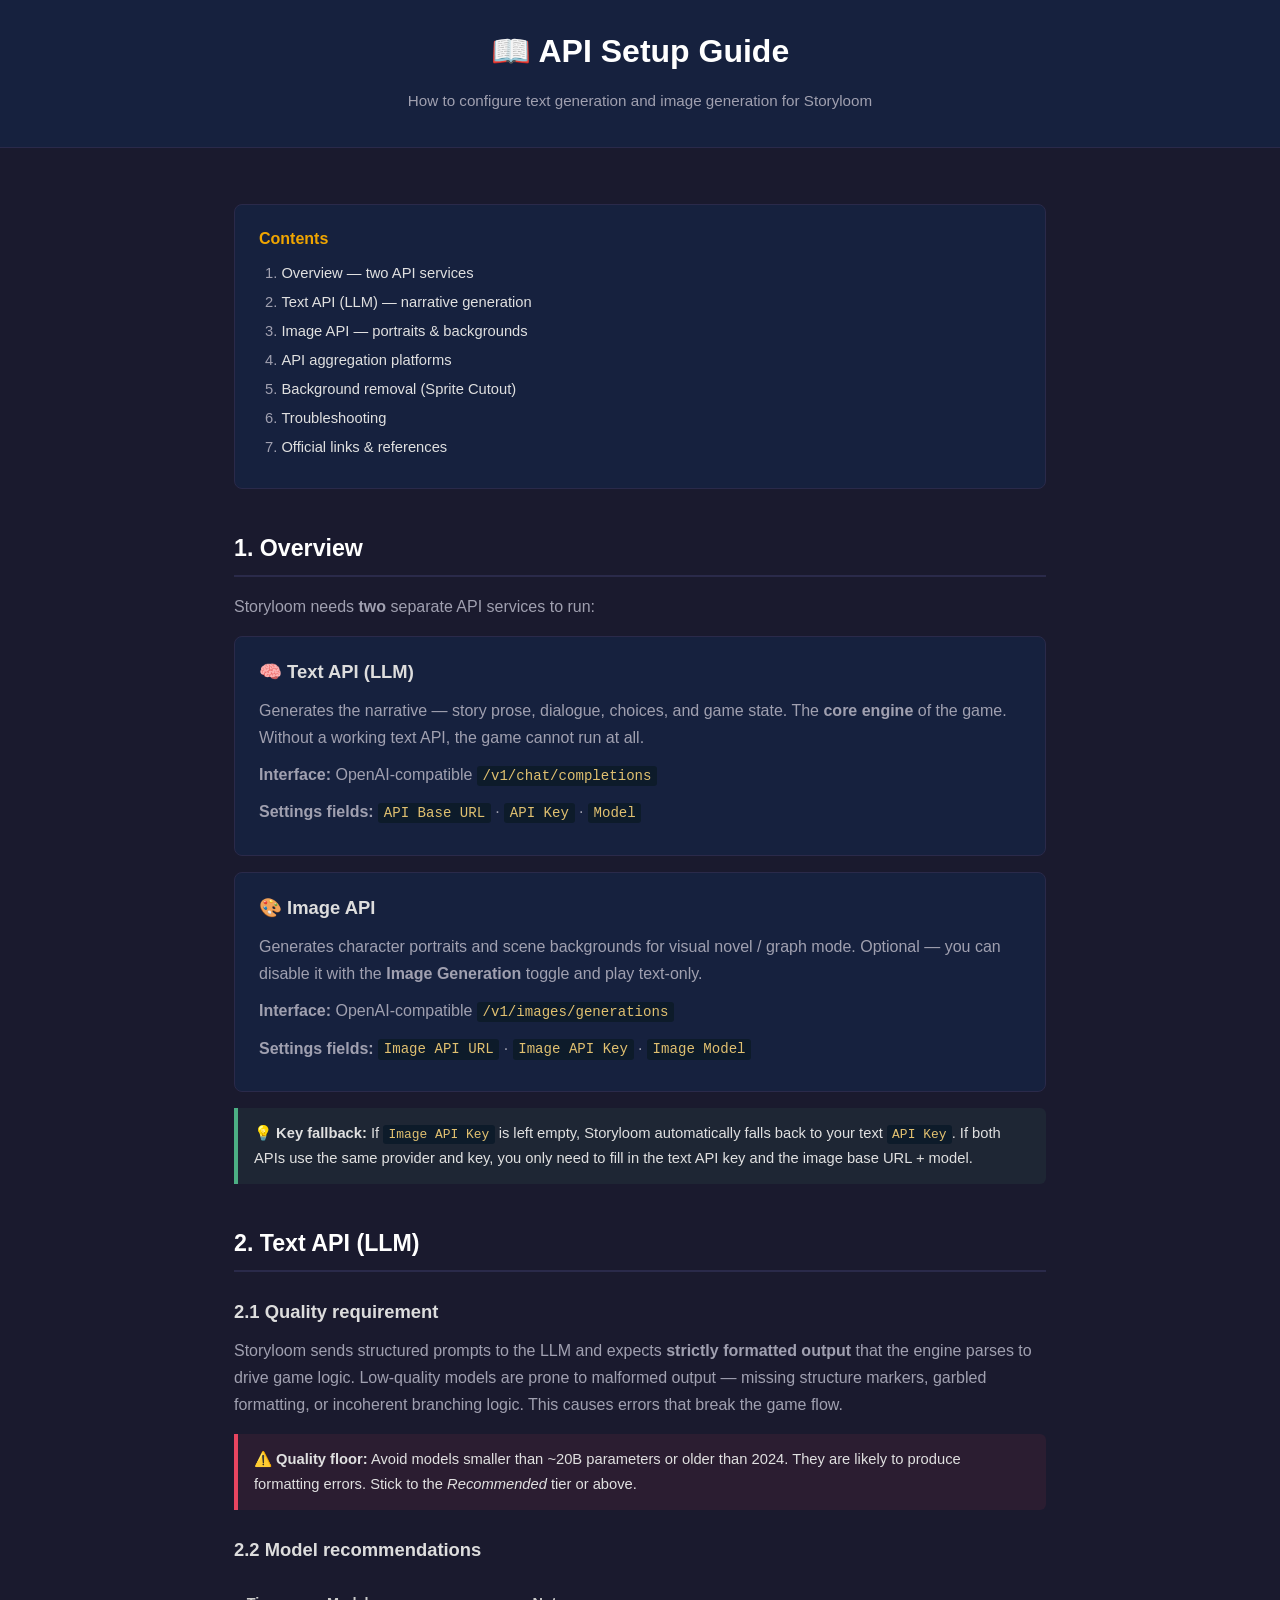
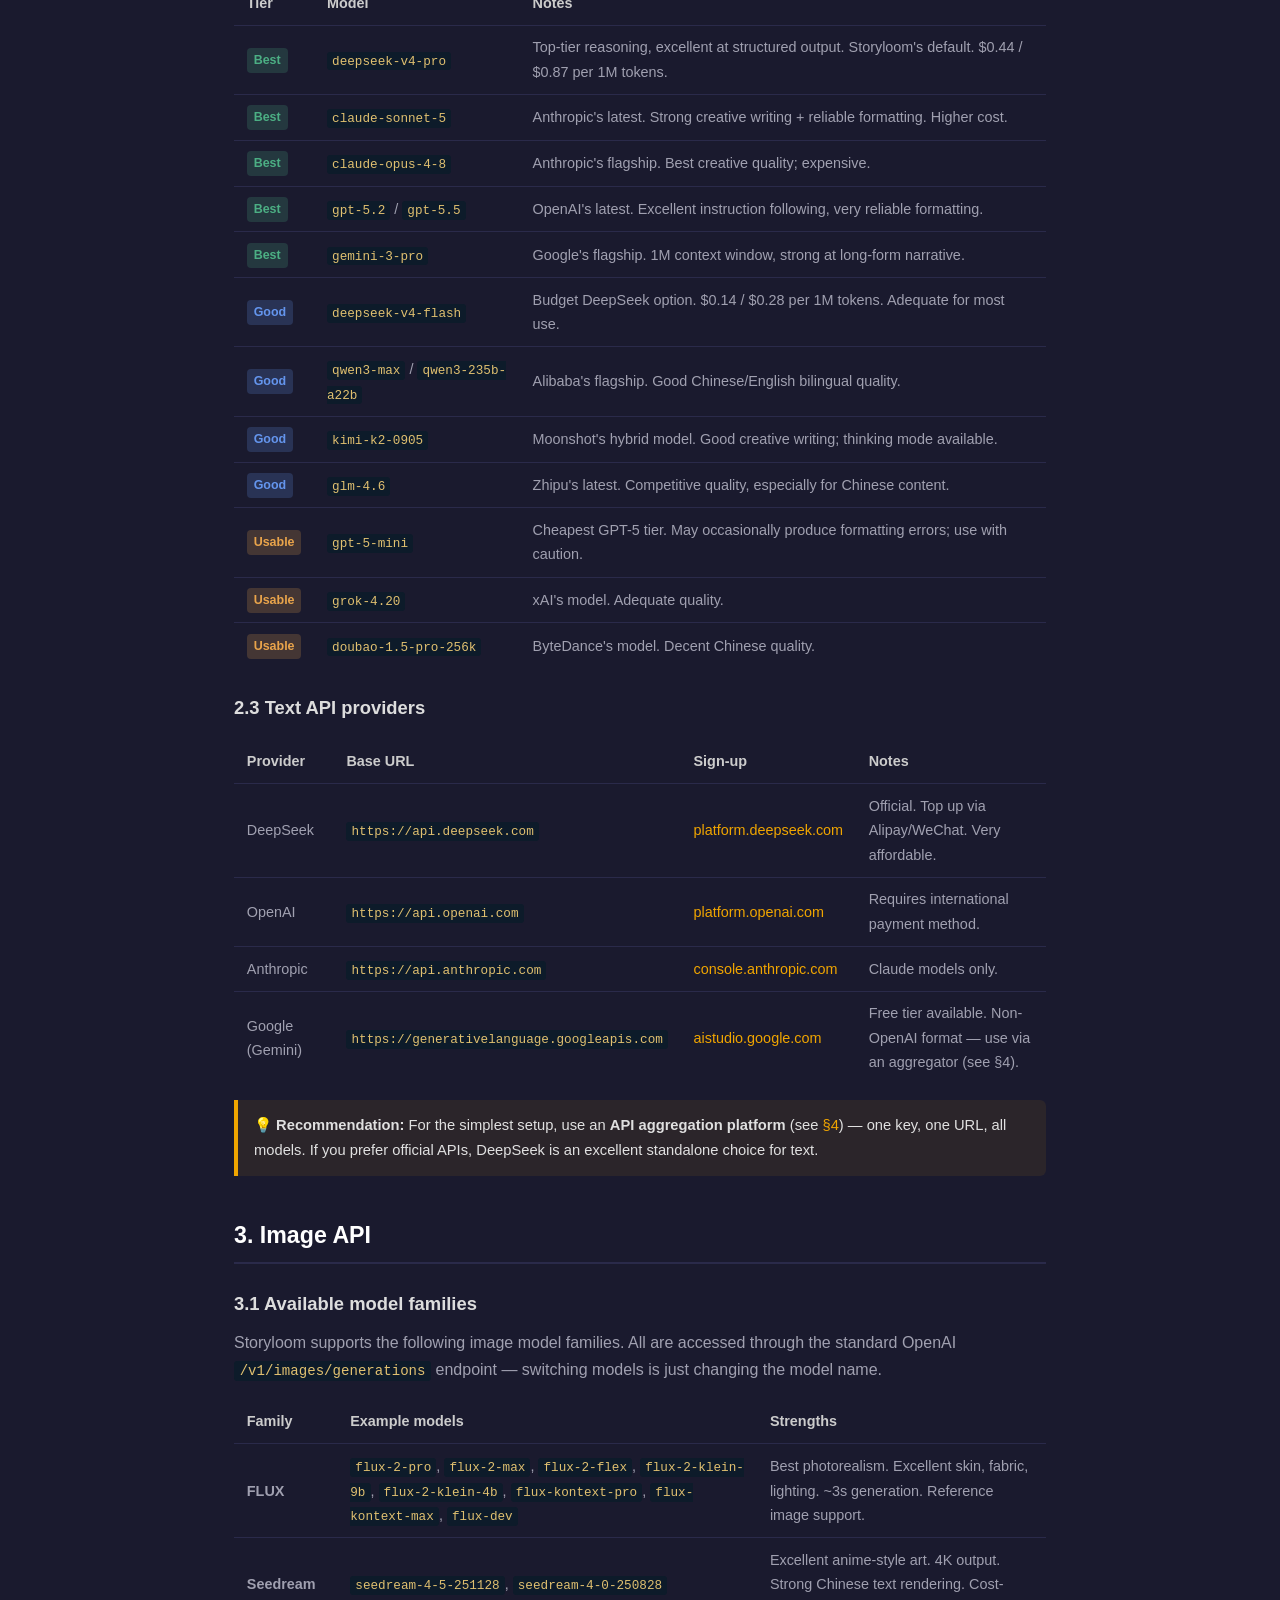
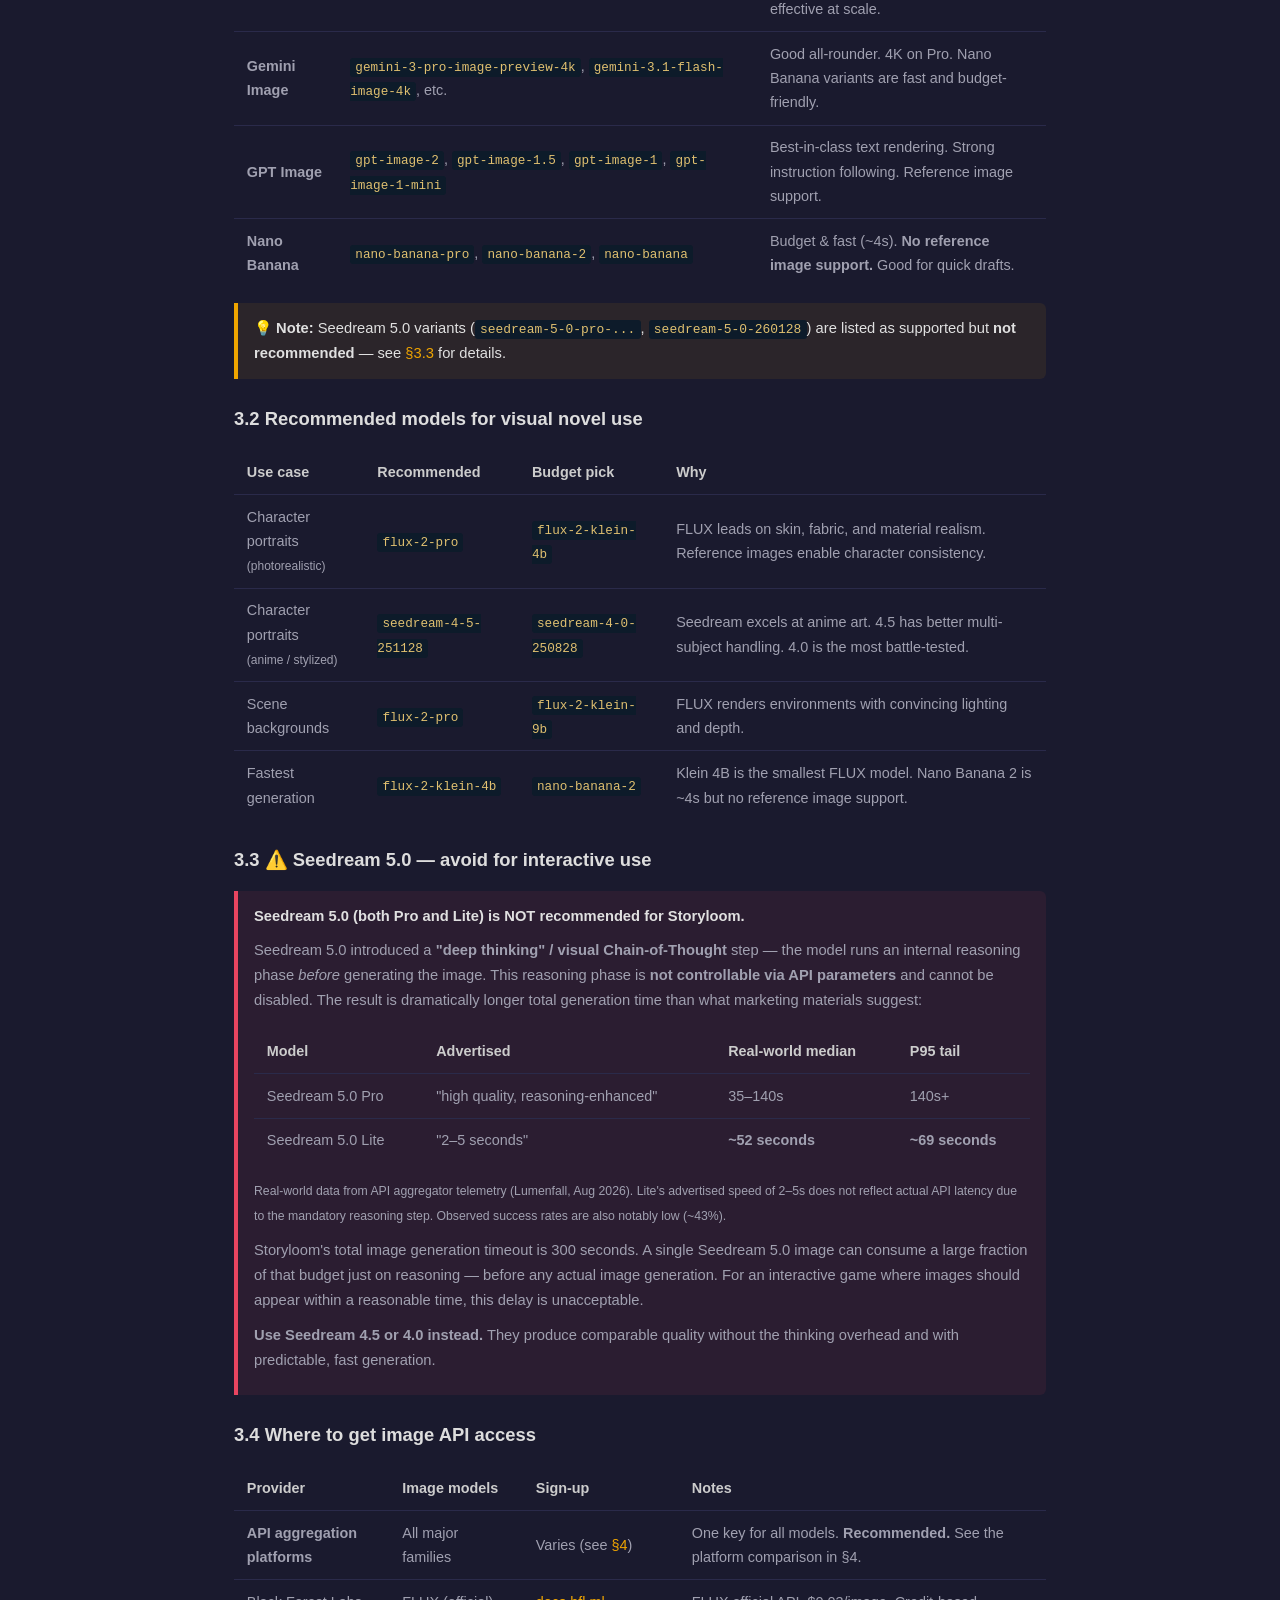
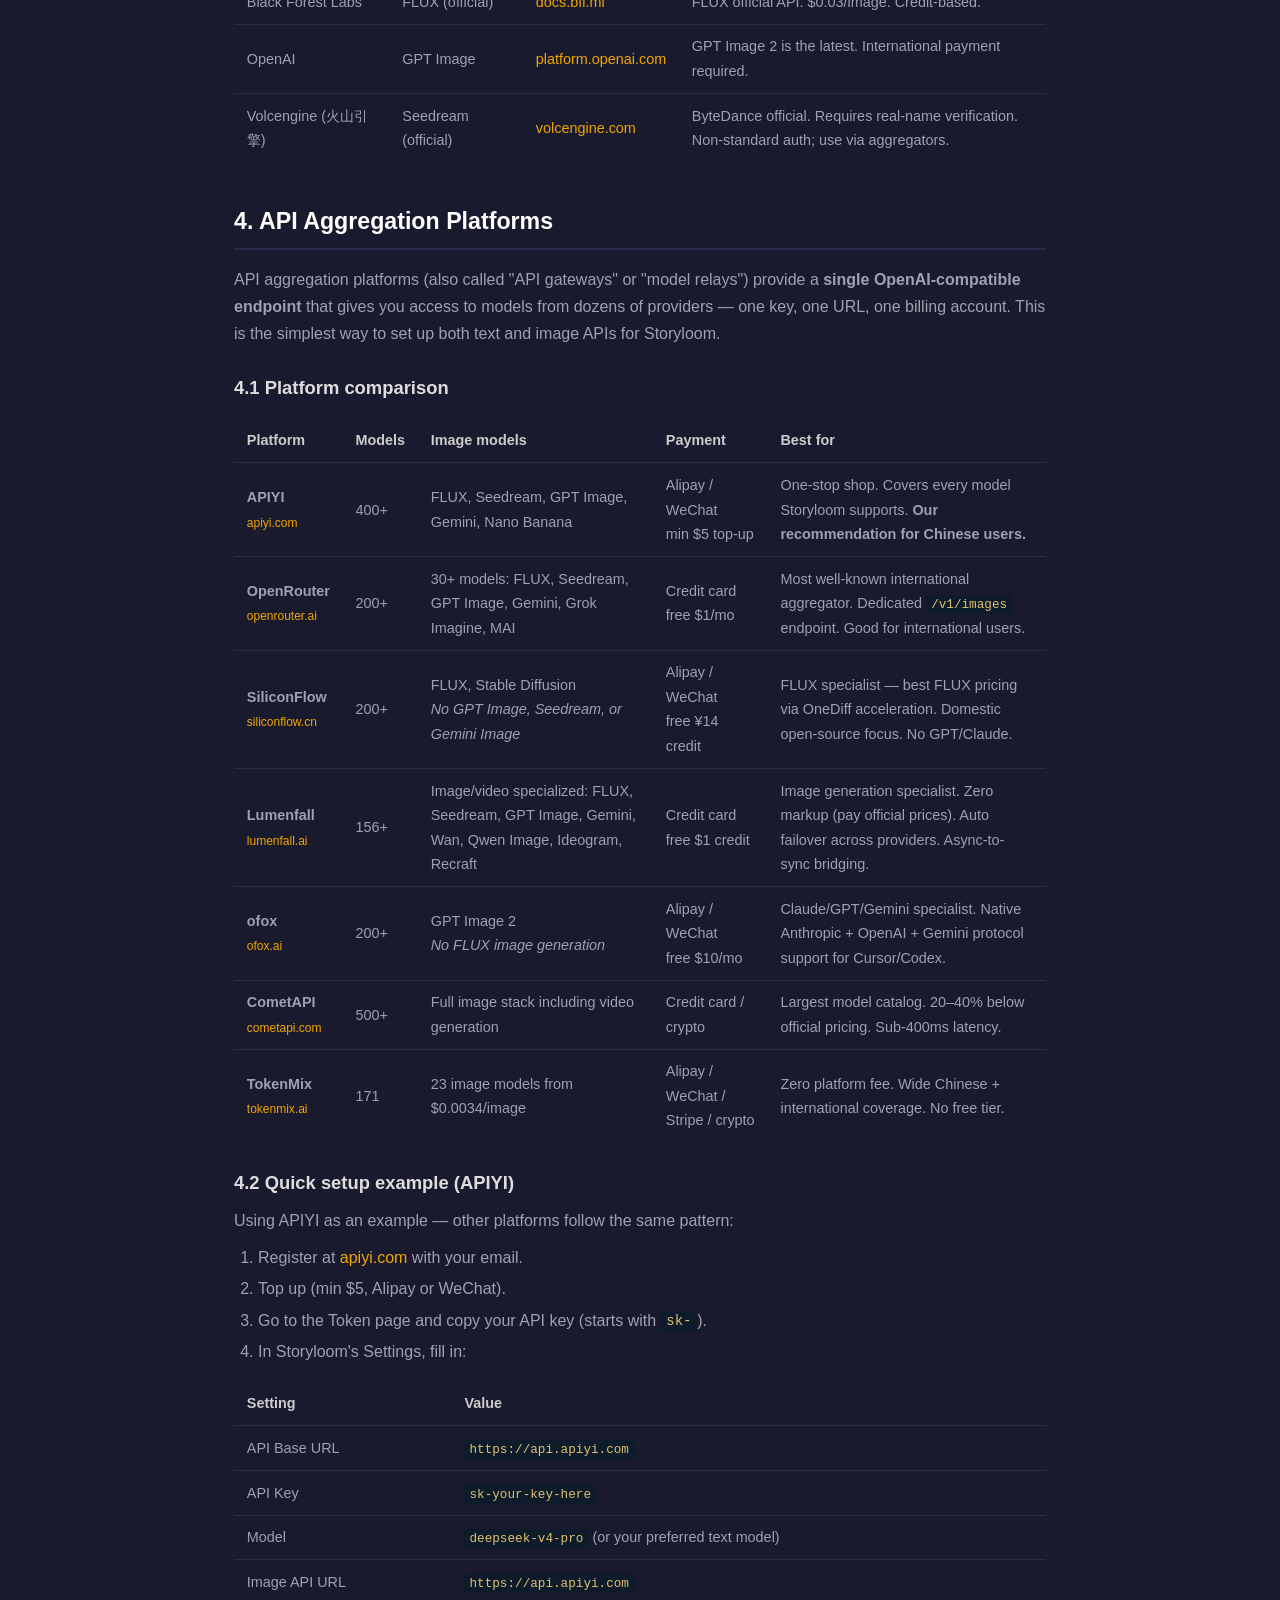
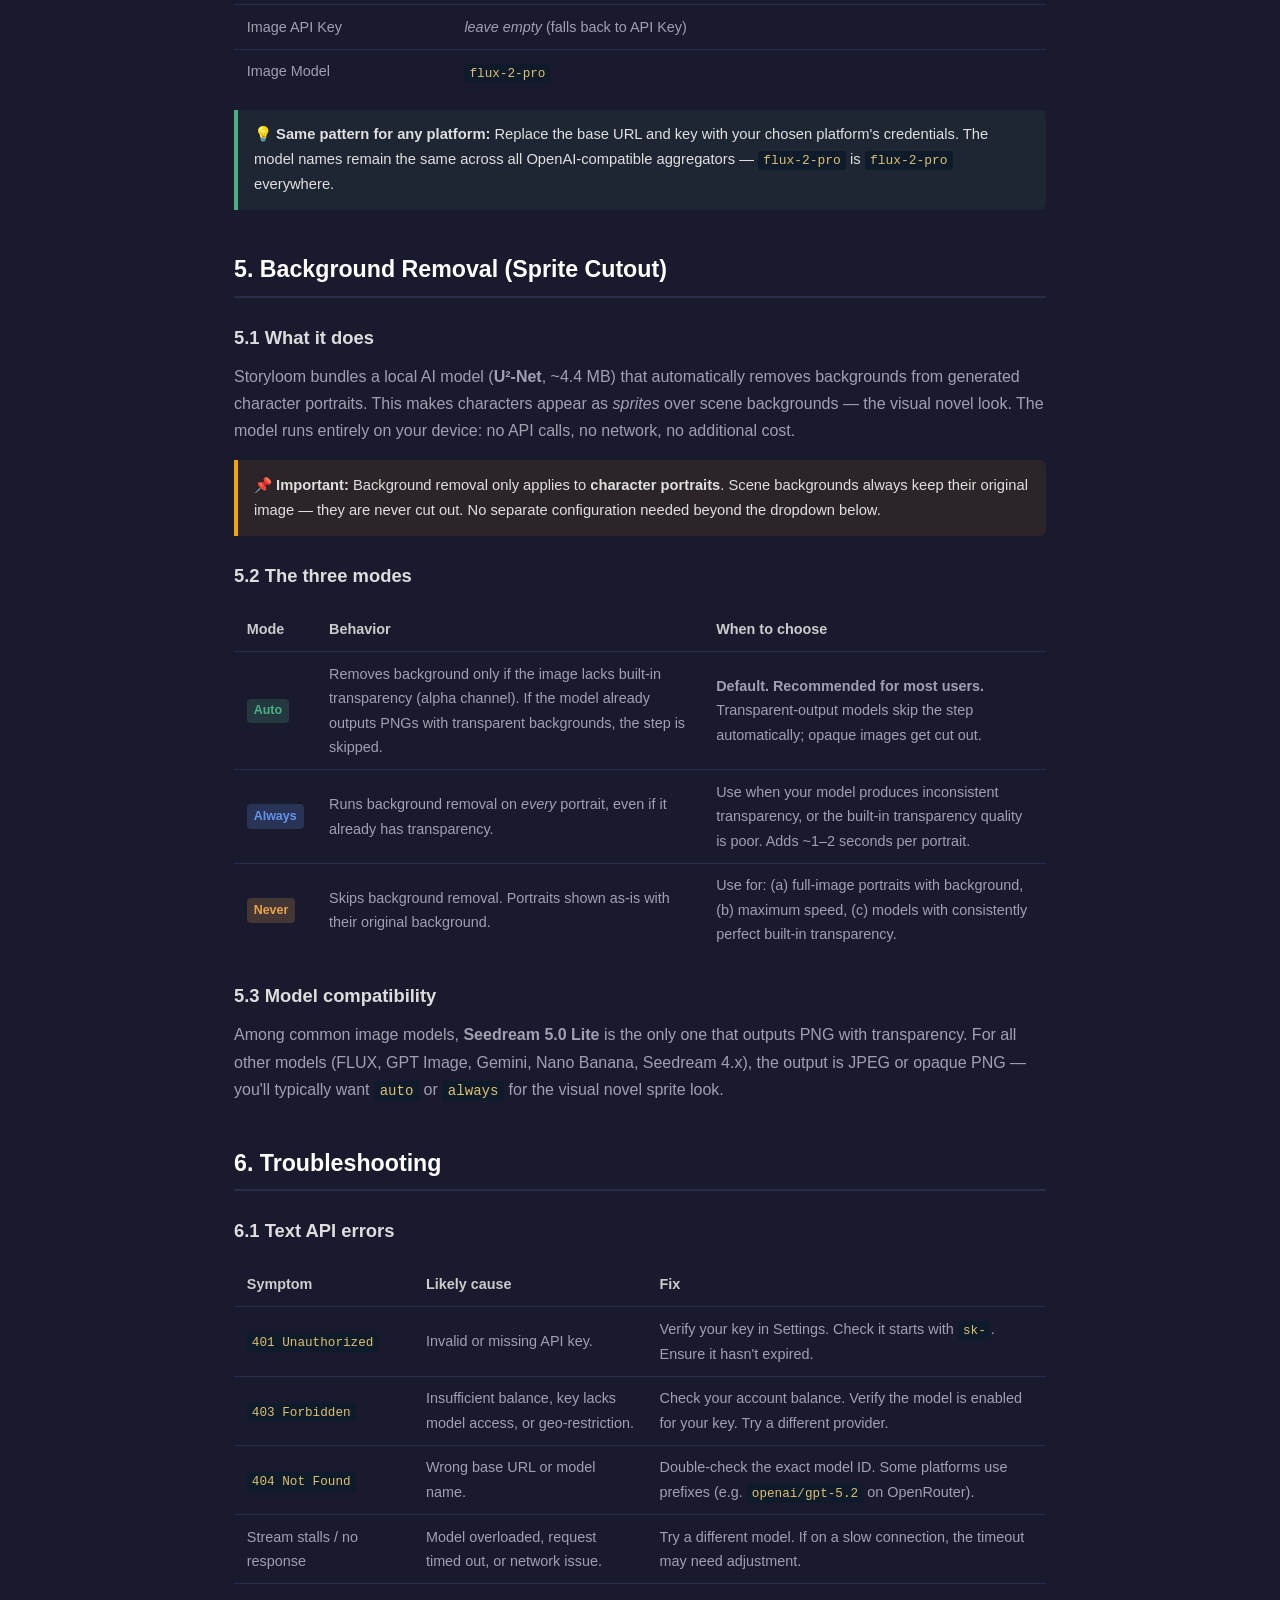
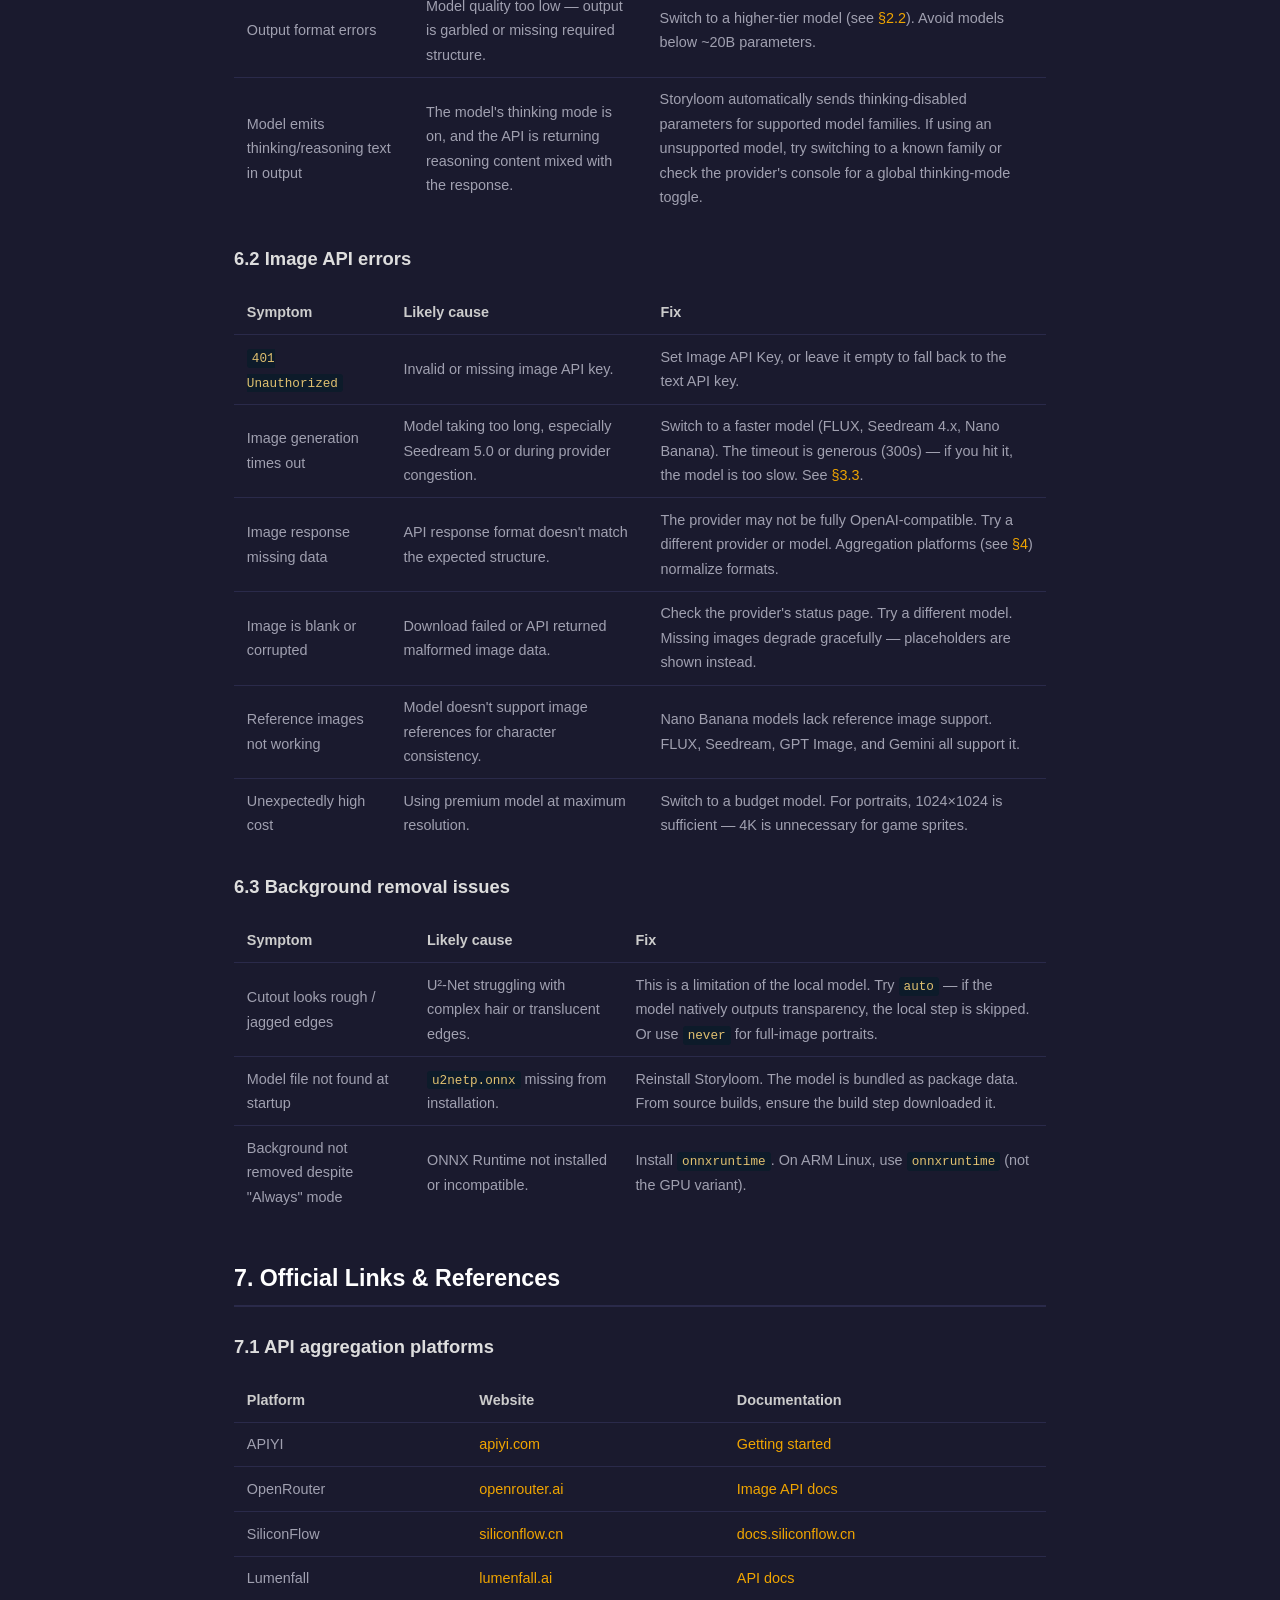
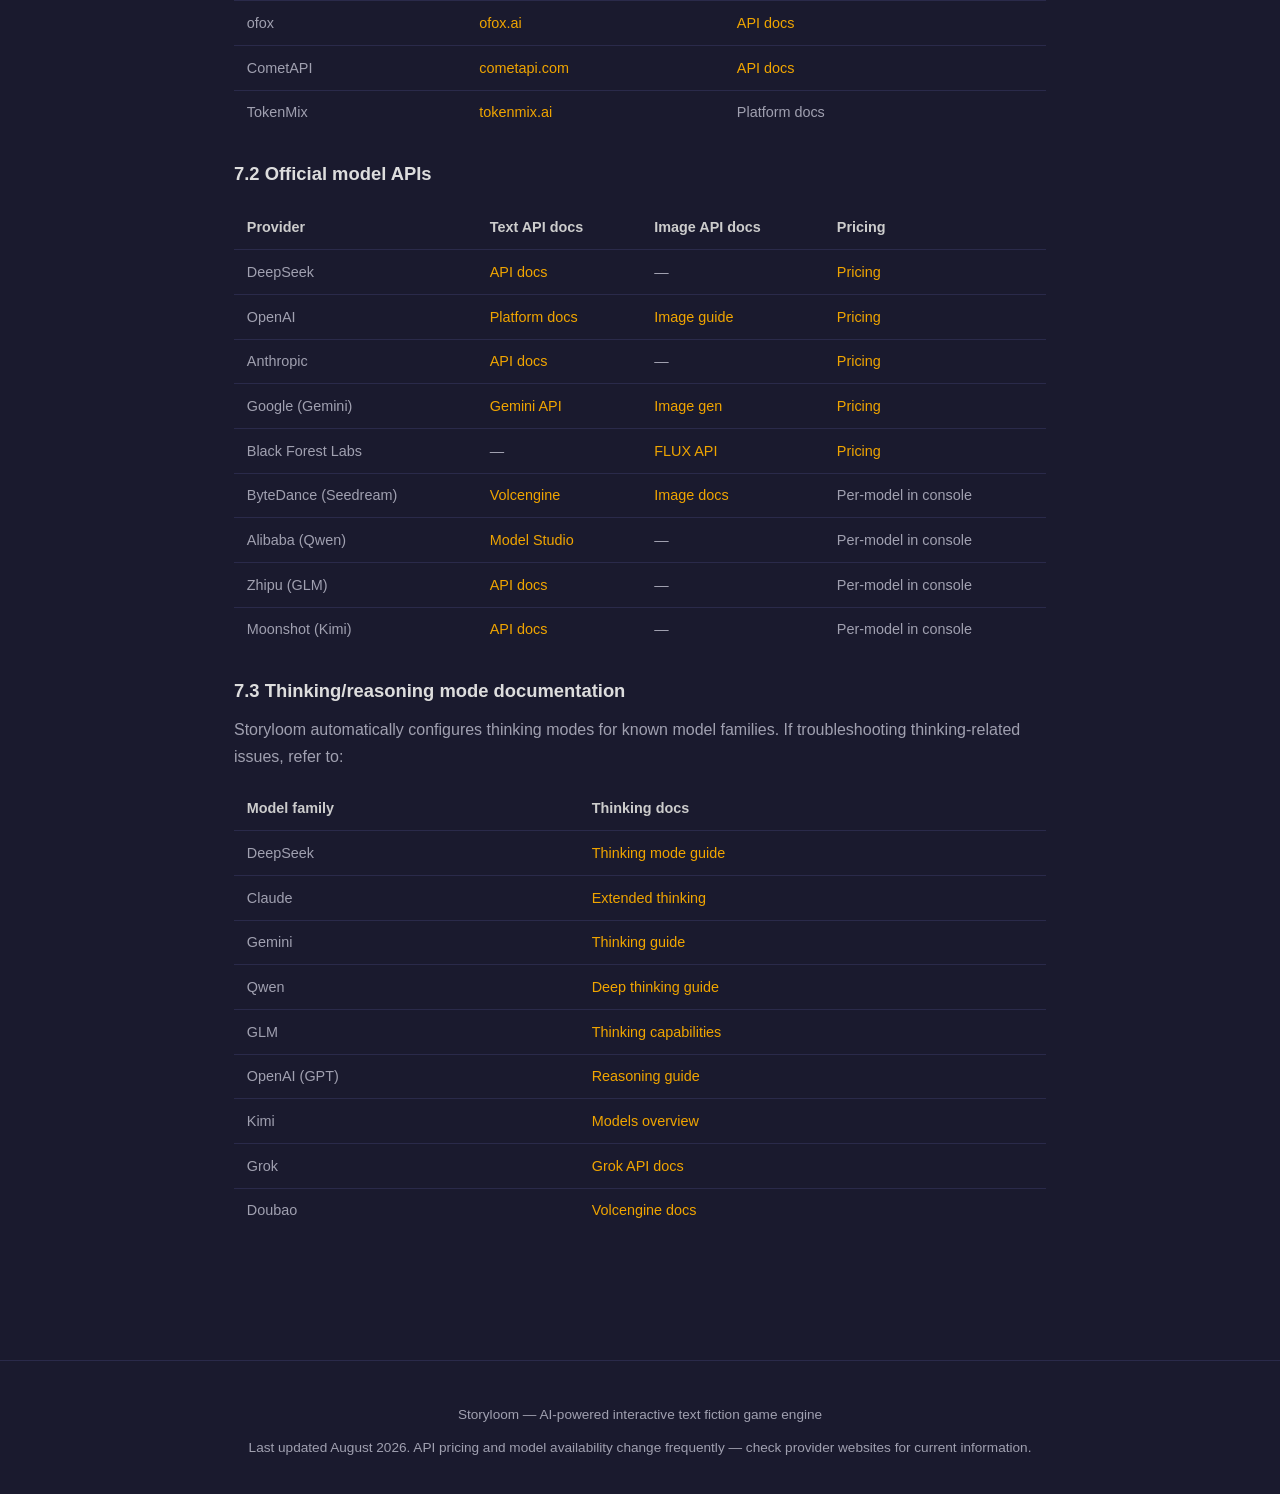
==== src/storyloom/web/static/help.html @ 6c4d3b20 "docs: add API setup guide HTML with /help route - Self-contained help.html covering text API, image " ====
<!DOCTYPE html>
<html lang="en">
<head>
<meta charset="UTF-8">
<meta name="viewport" content="width=device-width, initial-scale=1.0">
<title>API Setup Guide — Storyloom</title>
<style>
  :root {
    --bg: #1a1a2e;
    --surface: #16213e;
    --surface-2: #0f3460;
    --text: #e0e0e0;
    --text-muted: #a0a0b0;
    --accent: #e94560;
    --accent-2: #f0a500;
    --code-bg: #0d1b2a;
    --border: #2a2a4a;
    --good: #4caf84;
    --warn: #e9a44b;
    --bad: #e94560;
  }
  * { box-sizing: border-box; margin: 0; padding: 0; }
  body {
    font-family: -apple-system, BlinkMacSystemFont, "Segoe UI", Roboto, Helvetica, Arial, sans-serif;
    background: var(--bg);
    color: var(--text);
    line-height: 1.7;
    padding: 0;
  }
  .container { max-width: 860px; margin: 0 auto; padding: 2rem 1.5rem 4rem; }

  h1 { font-size: 2rem; color: #fff; margin-bottom: 0.25rem; }
  h2 {
    font-size: 1.45rem; color: #fff; margin: 2.5rem 0 1rem;
    padding-bottom: 0.4rem; border-bottom: 2px solid var(--border);
  }
  h3 { font-size: 1.15rem; color: #ddd; margin: 1.5rem 0 0.6rem; }
  p { margin: 0.6rem 0; color: var(--text-muted); }
  a { color: var(--accent-2); text-decoration: none; }
  a:hover { text-decoration: underline; }
  ul, ol { color: var(--text-muted); padding-left: 1.5rem; margin: 0.5rem 0; }
  li { margin: 0.25rem 0; }

  .header {
    background: var(--surface);
    border-bottom: 1px solid var(--border);
    padding: 1.5rem 2rem;
    text-align: center;
  }
  .header p { color: var(--text-muted); font-size: 0.95rem; }

  /* ── Nav ── */
  nav.toc {
    background: var(--surface);
    border: 1px solid var(--border);
    border-radius: 8px;
    padding: 1.2rem 1.5rem;
    margin: 1.5rem 0 2rem;
  }
  nav.toc h2 { font-size: 1rem; margin: 0 0 0.6rem; border: none; padding: 0; color: var(--accent-2); }
  nav.toc ol { padding-left: 1.4rem; }
  nav.toc li { margin: 0.25rem 0; font-size: 0.92rem; }
  nav.toc a { color: var(--text); }

  /* ── Cards ── */
  .card {
    background: var(--surface);
    border: 1px solid var(--border);
    border-radius: 8px;
    padding: 1.2rem 1.5rem;
    margin: 1rem 0;
  }
  .card h3 { margin-top: 0; }

  /* ── Tables ── */
  table { width: 100%; border-collapse: collapse; margin: 1rem 0; font-size: 0.9rem; }
  th, td { padding: 0.6rem 0.8rem; text-align: left; border-bottom: 1px solid var(--border); }
  th { color: #ccc; font-weight: 600; white-space: nowrap; }
  td { color: var(--text-muted); }
  tr:last-child td { border-bottom: none; }

  /* ── Code ── */
  code {
    font-family: "Fira Code", "Consolas", "Monaco", monospace;
    background: var(--code-bg);
    padding: 0.15em 0.4em;
    border-radius: 3px;
    font-size: 0.88em;
    color: #e0c070;
  }
  pre {
    background: var(--code-bg);
    border: 1px solid var(--border);
    border-radius: 6px;
    padding: 1rem;
    overflow-x: auto;
    font-size: 0.85rem;
    line-height: 1.5;
    margin: 0.8rem 0;
  }
  pre code { background: none; padding: 0; color: #c0d0e0; }

  /* ── Callouts ── */
  .callout {
    border-left: 4px solid var(--accent-2);
    background: rgba(240, 165, 0, 0.08);
    padding: 0.8rem 1rem;
    margin: 1rem 0;
    border-radius: 0 6px 6px 0;
    font-size: 0.92rem;
  }
  .callout.warn {
    border-left-color: var(--bad);
    background: rgba(233, 68, 96, 0.08);
  }
  .callout.good {
    border-left-color: var(--good);
    background: rgba(76, 175, 132, 0.08);
  }
  .callout strong { color: inherit; }

  /* ── Badges ── */
  .badge {
    display: inline-block;
    padding: 0.15em 0.55em;
    border-radius: 4px;
    font-size: 0.78rem;
    font-weight: 600;
    vertical-align: middle;
  }
  .badge-good { background: rgba(76,175,132,0.2); color: var(--good); }
  .badge-warn { background: rgba(233,164,75,0.2); color: var(--warn); }
  .badge-bad  { background: rgba(233,68,96,0.2);  color: var(--bad); }
  .badge-info { background: rgba(100,149,237,0.2); color: #6495ed; }

  /* ── Footer ── */
  footer {
    text-align: center;
    padding: 2rem;
    color: var(--text-muted);
    font-size: 0.85rem;
    border-top: 1px solid var(--border);
    margin-top: 3rem;
  }

  /* ── Responsive ── */
  @media (max-width: 600px) {
    .container { padding: 1rem; }
    table { font-size: 0.78rem; }
    th, td { padding: 0.4rem 0.5rem; }
  }
</style>
</head>
<body>

<div class="header">
  <h1>📖 API Setup Guide</h1>
  <p>How to configure text generation and image generation for Storyloom</p>
</div>

<div class="container">

<!-- ═══════════════════════════════════════════════════════════════════ -->
<nav class="toc">
  <h2>Contents</h2>
  <ol>
    <li><a href="#overview">Overview — two API services</a></li>
    <li><a href="#text-api">Text API (LLM) — narrative generation</a></li>
    <li><a href="#image-api">Image API — portraits &amp; backgrounds</a></li>
    <li><a href="#aggregators">API aggregation platforms</a></li>
    <li><a href="#bg-removal">Background removal (Sprite Cutout)</a></li>
    <li><a href="#troubleshooting">Troubleshooting</a></li>
    <li><a href="#links">Official links &amp; references</a></li>
  </ol>
</nav>

<!-- ═══════════════════════════════════════════════════════════════════ -->
<h2 id="overview">1. Overview</h2>

<p>Storyloom needs <strong>two</strong> separate API services to run:</p>

<div class="card">
  <h3>🧠 Text API (LLM)</h3>
  <p>Generates the narrative — story prose, dialogue, choices, and game state. The <strong>core engine</strong> of the game. Without a working text API, the game cannot run at all.</p>
  <p><strong>Interface:</strong> OpenAI-compatible <code>/v1/chat/completions</code></p>
  <p><strong>Settings fields:</strong> <code>API Base URL</code> · <code>API Key</code> · <code>Model</code></p>
</div>

<div class="card">
  <h3>🎨 Image API</h3>
  <p>Generates character portraits and scene backgrounds for visual novel / graph mode. Optional — you can disable it with the <strong>Image Generation</strong> toggle and play text-only.</p>
  <p><strong>Interface:</strong> OpenAI-compatible <code>/v1/images/generations</code></p>
  <p><strong>Settings fields:</strong> <code>Image API URL</code> · <code>Image API Key</code> · <code>Image Model</code></p>
</div>

<div class="callout good">
  <strong>💡 Key fallback:</strong> If <code>Image API Key</code> is left empty, Storyloom automatically falls back to your text <code>API Key</code>. If both APIs use the same provider and key, you only need to fill in the text API key and the image base URL + model.
</div>

<!-- ═══════════════════════════════════════════════════════════════════ -->
<h2 id="text-api">2. Text API (LLM)</h2>

<h3>2.1 Quality requirement</h3>

<p>Storyloom sends structured prompts to the LLM and expects <strong>strictly formatted output</strong> that the engine parses to drive game logic. Low-quality models are prone to malformed output — missing structure markers, garbled formatting, or incoherent branching logic. This causes errors that break the game flow.</p>

<div class="callout warn">
  <strong>⚠️ Quality floor:</strong> Avoid models smaller than ~20B parameters or older than 2024. They are likely to produce formatting errors. Stick to the <em>Recommended</em> tier or above.
</div>

<h3>2.2 Model recommendations</h3>

<table>
  <thead><tr><th>Tier</th><th>Model</th><th>Notes</th></tr></thead>
  <tbody>
    <tr>
      <td><span class="badge badge-good">Best</span></td>
      <td><code>deepseek-v4-pro</code></td>
      <td>Top-tier reasoning, excellent at structured output. Storyloom's default. $0.44 / $0.87 per 1M tokens.</td>
    </tr>
    <tr>
      <td><span class="badge badge-good">Best</span></td>
      <td><code>claude-sonnet-5</code></td>
      <td>Anthropic's latest. Strong creative writing + reliable formatting. Higher cost.</td>
    </tr>
    <tr>
      <td><span class="badge badge-good">Best</span></td>
      <td><code>claude-opus-4-8</code></td>
      <td>Anthropic's flagship. Best creative quality; expensive.</td>
    </tr>
    <tr>
      <td><span class="badge badge-good">Best</span></td>
      <td><code>gpt-5.2</code> / <code>gpt-5.5</code></td>
      <td>OpenAI's latest. Excellent instruction following, very reliable formatting.</td>
    </tr>
    <tr>
      <td><span class="badge badge-good">Best</span></td>
      <td><code>gemini-3-pro</code></td>
      <td>Google's flagship. 1M context window, strong at long-form narrative.</td>
    </tr>
    <tr>
      <td><span class="badge badge-info">Good</span></td>
      <td><code>deepseek-v4-flash</code></td>
      <td>Budget DeepSeek option. $0.14 / $0.28 per 1M tokens. Adequate for most use.</td>
    </tr>
    <tr>
      <td><span class="badge badge-info">Good</span></td>
      <td><code>qwen3-max</code> / <code>qwen3-235b-a22b</code></td>
      <td>Alibaba's flagship. Good Chinese/English bilingual quality.</td>
    </tr>
    <tr>
      <td><span class="badge badge-info">Good</span></td>
      <td><code>kimi-k2-0905</code></td>
      <td>Moonshot's hybrid model. Good creative writing; thinking mode available.</td>
    </tr>
    <tr>
      <td><span class="badge badge-info">Good</span></td>
      <td><code>glm-4.6</code></td>
      <td>Zhipu's latest. Competitive quality, especially for Chinese content.</td>
    </tr>
    <tr>
      <td><span class="badge badge-warn">Usable</span></td>
      <td><code>gpt-5-mini</code></td>
      <td>Cheapest GPT-5 tier. May occasionally produce formatting errors; use with caution.</td>
    </tr>
    <tr>
      <td><span class="badge badge-warn">Usable</span></td>
      <td><code>grok-4.20</code></td>
      <td>xAI's model. Adequate quality.</td>
    </tr>
    <tr>
      <td><span class="badge badge-warn">Usable</span></td>
      <td><code>doubao-1.5-pro-256k</code></td>
      <td>ByteDance's model. Decent Chinese quality.</td>
    </tr>
  </tbody>
</table>

<h3>2.3 Text API providers</h3>

<table>
  <thead><tr><th>Provider</th><th>Base URL</th><th>Sign-up</th><th>Notes</th></tr></thead>
  <tbody>
    <tr>
      <td>DeepSeek</td>
      <td><code>https://api.deepseek.com</code></td>
      <td><a href="https://platform.deepseek.com" target="_blank">platform.deepseek.com</a></td>
      <td>Official. Top up via Alipay/WeChat. Very affordable.</td>
    </tr>
    <tr>
      <td>OpenAI</td>
      <td><code>https://api.openai.com</code></td>
      <td><a href="https://platform.openai.com" target="_blank">platform.openai.com</a></td>
      <td>Requires international payment method.</td>
    </tr>
    <tr>
      <td>Anthropic</td>
      <td><code>https://api.anthropic.com</code></td>
      <td><a href="https://console.anthropic.com" target="_blank">console.anthropic.com</a></td>
      <td>Claude models only.</td>
    </tr>
    <tr>
      <td>Google (Gemini)</td>
      <td><code>https://generativelanguage.googleapis.com</code></td>
      <td><a href="https://aistudio.google.com" target="_blank">aistudio.google.com</a></td>
      <td>Free tier available. Non-OpenAI format — use via an aggregator (see §4).</td>
    </tr>
  </tbody>
</table>

<div class="callout">
  <strong>💡 Recommendation:</strong> For the simplest setup, use an <strong>API aggregation platform</strong> (see <a href="#aggregators">§4</a>) — one key, one URL, all models. If you prefer official APIs, DeepSeek is an excellent standalone choice for text.
</div>

<!-- ═══════════════════════════════════════════════════════════════════ -->
<h2 id="image-api">3. Image API</h2>

<h3>3.1 Available model families</h3>

<p>Storyloom supports the following image model families. All are accessed through the standard OpenAI <code>/v1/images/generations</code> endpoint — switching models is just changing the model name.</p>

<table>
  <thead><tr><th>Family</th><th>Example models</th><th>Strengths</th></tr></thead>
  <tbody>
    <tr>
      <td><strong>FLUX</strong></td>
      <td><code>flux-2-pro</code>, <code>flux-2-max</code>, <code>flux-2-flex</code>, <code>flux-2-klein-9b</code>, <code>flux-2-klein-4b</code>, <code>flux-kontext-pro</code>, <code>flux-kontext-max</code>, <code>flux-dev</code></td>
      <td>Best photorealism. Excellent skin, fabric, lighting. ~3s generation. Reference image support.</td>
    </tr>
    <tr>
      <td><strong>Seedream</strong></td>
      <td><code>seedream-4-5-251128</code>, <code>seedream-4-0-250828</code></td>
      <td>Excellent anime-style art. 4K output. Strong Chinese text rendering. Cost-effective at scale.</td>
    </tr>
    <tr>
      <td><strong>Gemini Image</strong></td>
      <td><code>gemini-3-pro-image-preview-4k</code>, <code>gemini-3.1-flash-image-4k</code>, etc.</td>
      <td>Good all-rounder. 4K on Pro. Nano Banana variants are fast and budget-friendly.</td>
    </tr>
    <tr>
      <td><strong>GPT Image</strong></td>
      <td><code>gpt-image-2</code>, <code>gpt-image-1.5</code>, <code>gpt-image-1</code>, <code>gpt-image-1-mini</code></td>
      <td>Best-in-class text rendering. Strong instruction following. Reference image support.</td>
    </tr>
    <tr>
      <td><strong>Nano Banana</strong></td>
      <td><code>nano-banana-pro</code>, <code>nano-banana-2</code>, <code>nano-banana</code></td>
      <td>Budget &amp; fast (~4s). <strong>No reference image support.</strong> Good for quick drafts.</td>
    </tr>
  </tbody>
</table>

<div class="callout">
  <strong>💡 Note:</strong> Seedream 5.0 variants (<code>seedream-5-0-pro-...</code>, <code>seedream-5-0-260128</code>) are listed as supported but <strong>not recommended</strong> — see <a href="#seedream-warning">§3.3</a> for details.
</div>

<h3>3.2 Recommended models for visual novel use</h3>

<table>
  <thead><tr><th>Use case</th><th>Recommended</th><th>Budget pick</th><th>Why</th></tr></thead>
  <tbody>
    <tr>
      <td>Character portraits<br><small>(photorealistic)</small></td>
      <td><code>flux-2-pro</code></td>
      <td><code>flux-2-klein-4b</code></td>
      <td>FLUX leads on skin, fabric, and material realism. Reference images enable character consistency.</td>
    </tr>
    <tr>
      <td>Character portraits<br><small>(anime / stylized)</small></td>
      <td><code>seedream-4-5-251128</code></td>
      <td><code>seedream-4-0-250828</code></td>
      <td>Seedream excels at anime art. 4.5 has better multi-subject handling. 4.0 is the most battle-tested.</td>
    </tr>
    <tr>
      <td>Scene backgrounds</td>
      <td><code>flux-2-pro</code></td>
      <td><code>flux-2-klein-9b</code></td>
      <td>FLUX renders environments with convincing lighting and depth.</td>
    </tr>
    <tr>
      <td>Fastest generation</td>
      <td><code>flux-2-klein-4b</code></td>
      <td><code>nano-banana-2</code></td>
      <td>Klein 4B is the smallest FLUX model. Nano Banana 2 is ~4s but no reference image support.</td>
    </tr>
  </tbody>
</table>

<h3 id="seedream-warning">3.3 ⚠️ Seedream 5.0 — avoid for interactive use</h3>

<div class="callout warn">
  <strong>Seedream 5.0 (both Pro and Lite) is NOT recommended for Storyloom.</strong>

  <p>Seedream 5.0 introduced a <strong>"deep thinking" / visual Chain-of-Thought</strong> step — the model runs an internal reasoning phase <em>before</em> generating the image. This reasoning phase is <strong>not controllable via API parameters</strong> and cannot be disabled. The result is dramatically longer total generation time than what marketing materials suggest:</p>

  <table>
    <thead><tr><th>Model</th><th>Advertised</th><th>Real-world median</th><th>P95 tail</th></tr></thead>
    <tbody>
      <tr>
        <td>Seedream 5.0 Pro</td>
        <td>"high quality, reasoning-enhanced"</td>
        <td>35–140s</td>
        <td>140s+</td>
      </tr>
      <tr>
        <td>Seedream 5.0 Lite</td>
        <td>"2–5 seconds"</td>
        <td><strong>~52 seconds</strong></td>
        <td><strong>~69 seconds</strong></td>
      </tr>
    </tbody>
  </table>

  <p><small>Real-world data from API aggregator telemetry (Lumenfall, Aug 2026). Lite's advertised speed of 2–5s does not reflect actual API latency due to the mandatory reasoning step. Observed success rates are also notably low (~43%).</small></p>

  <p>Storyloom's total image generation timeout is 300 seconds. A single Seedream 5.0 image can consume a large fraction of that budget just on reasoning — before any actual image generation. For an interactive game where images should appear within a reasonable time, this delay is unacceptable.</p>

  <p><strong>Use Seedream 4.5 or 4.0 instead.</strong> They produce comparable quality without the thinking overhead and with predictable, fast generation.</p>
</div>

<h3>3.4 Where to get image API access</h3>

<table>
  <thead><tr><th>Provider</th><th>Image models</th><th>Sign-up</th><th>Notes</th></tr></thead>
  <tbody>
    <tr>
      <td><strong>API aggregation platforms</strong></td>
      <td>All major families</td>
      <td>Varies (see <a href="#aggregators">§4</a>)</td>
      <td>One key for all models. <strong>Recommended.</strong> See the platform comparison in §4.</td>
    </tr>
    <tr>
      <td>Black Forest Labs</td>
      <td>FLUX (official)</td>
      <td><a href="https://docs.bfl.ml" target="_blank">docs.bfl.ml</a></td>
      <td>FLUX official API. $0.03/image. Credit-based.</td>
    </tr>
    <tr>
      <td>OpenAI</td>
      <td>GPT Image</td>
      <td><a href="https://platform.openai.com" target="_blank">platform.openai.com</a></td>
      <td>GPT Image 2 is the latest. International payment required.</td>
    </tr>
    <tr>
      <td>Volcengine (火山引擎)</td>
      <td>Seedream (official)</td>
      <td><a href="https://www.volcengine.com" target="_blank">volcengine.com</a></td>
      <td>ByteDance official. Requires real-name verification. Non-standard auth; use via aggregators.</td>
    </tr>
  </tbody>
</table>

<!-- ═══════════════════════════════════════════════════════════════════ -->
<h2 id="aggregators">4. API Aggregation Platforms</h2>

<p>API aggregation platforms (also called "API gateways" or "model relays") provide a <strong>single OpenAI-compatible endpoint</strong> that gives you access to models from dozens of providers — one key, one URL, one billing account. This is the simplest way to set up both text and image APIs for Storyloom.</p>

<h3>4.1 Platform comparison</h3>

<table>
  <thead>
    <tr><th>Platform</th><th>Models</th><th>Image models</th><th>Payment</th><th>Best for</th></tr>
  </thead>
  <tbody>
    <tr>
      <td><strong>APIYI</strong><br><small><a href="https://apiyi.com" target="_blank">apiyi.com</a></small></td>
      <td>400+</td>
      <td>FLUX, Seedream, GPT Image, Gemini, Nano Banana</td>
      <td>Alipay / WeChat<br>min $5 top-up</td>
      <td>One-stop shop. Covers every model Storyloom supports. <strong>Our recommendation for Chinese users.</strong></td>
    </tr>
    <tr>
      <td><strong>OpenRouter</strong><br><small><a href="https://openrouter.ai" target="_blank">openrouter.ai</a></small></td>
      <td>200+</td>
      <td>30+ models: FLUX, Seedream, GPT Image, Gemini, Grok Imagine, MAI</td>
      <td>Credit card<br>free $1/mo</td>
      <td>Most well-known international aggregator. Dedicated <code>/v1/images</code> endpoint. Good for international users.</td>
    </tr>
    <tr>
      <td><strong>SiliconFlow</strong><br><small><a href="https://siliconflow.cn" target="_blank">siliconflow.cn</a></small></td>
      <td>200+</td>
      <td>FLUX, Stable Diffusion<br><em>No GPT Image, Seedream, or Gemini Image</em></td>
      <td>Alipay / WeChat<br>free ¥14 credit</td>
      <td>FLUX specialist — best FLUX pricing via OneDiff acceleration. Domestic open-source focus. No GPT/Claude.</td>
    </tr>
    <tr>
      <td><strong>Lumenfall</strong><br><small><a href="https://lumenfall.ai" target="_blank">lumenfall.ai</a></small></td>
      <td>156+</td>
      <td>Image/video specialized: FLUX, Seedream, GPT Image, Gemini, Wan, Qwen Image, Ideogram, Recraft</td>
      <td>Credit card<br>free $1 credit</td>
      <td>Image generation specialist. Zero markup (pay official prices). Auto failover across providers. Async-to-sync bridging.</td>
    </tr>
    <tr>
      <td><strong>ofox</strong><br><small><a href="https://ofox.ai" target="_blank">ofox.ai</a></small></td>
      <td>200+</td>
      <td>GPT Image 2<br><em>No FLUX image generation</em></td>
      <td>Alipay / WeChat<br>free $10/mo</td>
      <td>Claude/GPT/Gemini specialist. Native Anthropic + OpenAI + Gemini protocol support for Cursor/Codex.</td>
    </tr>
    <tr>
      <td><strong>CometAPI</strong><br><small><a href="https://cometapi.com" target="_blank">cometapi.com</a></small></td>
      <td>500+</td>
      <td>Full image stack including video generation</td>
      <td>Credit card / crypto</td>
      <td>Largest model catalog. 20–40% below official pricing. Sub-400ms latency.</td>
    </tr>
    <tr>
      <td><strong>TokenMix</strong><br><small><a href="https://tokenmix.ai" target="_blank">tokenmix.ai</a></small></td>
      <td>171</td>
      <td>23 image models from $0.0034/image</td>
      <td>Alipay / WeChat / Stripe / crypto</td>
      <td>Zero platform fee. Wide Chinese + international coverage. No free tier.</td>
    </tr>
  </tbody>
</table>

<h3>4.2 Quick setup example (APIYI)</h3>

<p>Using APIYI as an example — other platforms follow the same pattern:</p>

<ol>
  <li>Register at <a href="https://apiyi.com" target="_blank">apiyi.com</a> with your email.</li>
  <li>Top up (min $5, Alipay or WeChat).</li>
  <li>Go to the Token page and copy your API key (starts with <code>sk-</code>).</li>
  <li>In Storyloom's Settings, fill in:</li>
</ol>

<table>
  <thead><tr><th>Setting</th><th>Value</th></tr></thead>
  <tbody>
    <tr><td>API Base URL</td><td><code>https://api.apiyi.com</code></td></tr>
    <tr><td>API Key</td><td><code>sk-your-key-here</code></td></tr>
    <tr><td>Model</td><td><code>deepseek-v4-pro</code> (or your preferred text model)</td></tr>
    <tr><td>Image API URL</td><td><code>https://api.apiyi.com</code></td></tr>
    <tr><td>Image API Key</td><td><em>leave empty</em> (falls back to API Key)</td></tr>
    <tr><td>Image Model</td><td><code>flux-2-pro</code></td></tr>
  </tbody>
</table>

<div class="callout good">
  <strong>💡 Same pattern for any platform:</strong> Replace the base URL and key with your chosen platform's credentials. The model names remain the same across all OpenAI-compatible aggregators — <code>flux-2-pro</code> is <code>flux-2-pro</code> everywhere.
</div>

<!-- ═══════════════════════════════════════════════════════════════════ -->
<h2 id="bg-removal">5. Background Removal (Sprite Cutout)</h2>

<h3>5.1 What it does</h3>

<p>Storyloom bundles a local AI model (<strong>U²-Net</strong>, ~4.4 MB) that automatically removes backgrounds from generated character portraits. This makes characters appear as <em>sprites</em> over scene backgrounds — the visual novel look. The model runs entirely on your device: no API calls, no network, no additional cost.</p>

<div class="callout">
  <strong>📌 Important:</strong> Background removal only applies to <strong>character portraits</strong>. Scene backgrounds always keep their original image — they are never cut out. No separate configuration needed beyond the dropdown below.
</div>

<h3>5.2 The three modes</h3>

<table>
  <thead><tr><th>Mode</th><th>Behavior</th><th>When to choose</th></tr></thead>
  <tbody>
    <tr>
      <td><span class="badge badge-good">Auto</span></td>
      <td>Removes background only if the image lacks built-in transparency (alpha channel). If the model already outputs PNGs with transparent backgrounds, the step is skipped.</td>
      <td><strong>Default. Recommended for most users.</strong> Transparent-output models skip the step automatically; opaque images get cut out.</td>
    </tr>
    <tr>
      <td><span class="badge badge-info">Always</span></td>
      <td>Runs background removal on <em>every</em> portrait, even if it already has transparency.</td>
      <td>Use when your model produces inconsistent transparency, or the built-in transparency quality is poor. Adds ~1–2 seconds per portrait.</td>
    </tr>
    <tr>
      <td><span class="badge badge-warn">Never</span></td>
      <td>Skips background removal. Portraits shown as-is with their original background.</td>
      <td>Use for: (a) full-image portraits with background, (b) maximum speed, (c) models with consistently perfect built-in transparency.</td>
    </tr>
  </tbody>
</table>

<h3>5.3 Model compatibility</h3>

<p>Among common image models, <strong>Seedream 5.0 Lite</strong> is the only one that outputs PNG with transparency. For all other models (FLUX, GPT Image, Gemini, Nano Banana, Seedream 4.x), the output is JPEG or opaque PNG — you'll typically want <code>auto</code> or <code>always</code> for the visual novel sprite look.</p>

<!-- ═══════════════════════════════════════════════════════════════════ -->
<h2 id="troubleshooting">6. Troubleshooting</h2>

<h3>6.1 Text API errors</h3>

<table>
  <thead><tr><th>Symptom</th><th>Likely cause</th><th>Fix</th></tr></thead>
  <tbody>
    <tr>
      <td><code>401 Unauthorized</code></td>
      <td>Invalid or missing API key.</td>
      <td>Verify your key in Settings. Check it starts with <code>sk-</code>. Ensure it hasn't expired.</td>
    </tr>
    <tr>
      <td><code>403 Forbidden</code></td>
      <td>Insufficient balance, key lacks model access, or geo-restriction.</td>
      <td>Check your account balance. Verify the model is enabled for your key. Try a different provider.</td>
    </tr>
    <tr>
      <td><code>404 Not Found</code></td>
      <td>Wrong base URL or model name.</td>
      <td>Double-check the exact model ID. Some platforms use prefixes (e.g. <code>openai/gpt-5.2</code> on OpenRouter).</td>
    </tr>
    <tr>
      <td>Stream stalls / no response</td>
      <td>Model overloaded, request timed out, or network issue.</td>
      <td>Try a different model. If on a slow connection, the timeout may need adjustment.</td>
    </tr>
    <tr>
      <td>Output format errors</td>
      <td>Model quality too low — output is garbled or missing required structure.</td>
      <td>Switch to a higher-tier model (see <a href="#text-api">§2.2</a>). Avoid models below ~20B parameters.</td>
    </tr>
    <tr>
      <td>Model emits thinking/reasoning text in output</td>
      <td>The model's thinking mode is on, and the API is returning reasoning content mixed with the response.</td>
      <td>Storyloom automatically sends thinking-disabled parameters for supported model families. If using an unsupported model, try switching to a known family or check the provider's console for a global thinking-mode toggle.</td>
    </tr>
  </tbody>
</table>

<h3>6.2 Image API errors</h3>

<table>
  <thead><tr><th>Symptom</th><th>Likely cause</th><th>Fix</th></tr></thead>
  <tbody>
    <tr>
      <td><code>401 Unauthorized</code></td>
      <td>Invalid or missing image API key.</td>
      <td>Set Image API Key, or leave it empty to fall back to the text API key.</td>
    </tr>
    <tr>
      <td>Image generation times out</td>
      <td>Model taking too long, especially Seedream 5.0 or during provider congestion.</td>
      <td>Switch to a faster model (FLUX, Seedream 4.x, Nano Banana). The timeout is generous (300s) — if you hit it, the model is too slow. See <a href="#seedream-warning">§3.3</a>.</td>
    </tr>
    <tr>
      <td>Image response missing data</td>
      <td>API response format doesn't match the expected structure.</td>
      <td>The provider may not be fully OpenAI-compatible. Try a different provider or model. Aggregation platforms (see <a href="#aggregators">§4</a>) normalize formats.</td>
    </tr>
    <tr>
      <td>Image is blank or corrupted</td>
      <td>Download failed or API returned malformed image data.</td>
      <td>Check the provider's status page. Try a different model. Missing images degrade gracefully — placeholders are shown instead.</td>
    </tr>
    <tr>
      <td>Reference images not working</td>
      <td>Model doesn't support image references for character consistency.</td>
      <td>Nano Banana models lack reference image support. FLUX, Seedream, GPT Image, and Gemini all support it.</td>
    </tr>
    <tr>
      <td>Unexpectedly high cost</td>
      <td>Using premium model at maximum resolution.</td>
      <td>Switch to a budget model. For portraits, 1024×1024 is sufficient — 4K is unnecessary for game sprites.</td>
    </tr>
  </tbody>
</table>

<h3>6.3 Background removal issues</h3>

<table>
  <thead><tr><th>Symptom</th><th>Likely cause</th><th>Fix</th></tr></thead>
  <tbody>
    <tr>
      <td>Cutout looks rough / jagged edges</td>
      <td>U²-Net struggling with complex hair or translucent edges.</td>
      <td>This is a limitation of the local model. Try <code>auto</code> — if the model natively outputs transparency, the local step is skipped. Or use <code>never</code> for full-image portraits.</td>
    </tr>
    <tr>
      <td>Model file not found at startup</td>
      <td><code>u2netp.onnx</code> missing from installation.</td>
      <td>Reinstall Storyloom. The model is bundled as package data. From source builds, ensure the build step downloaded it.</td>
    </tr>
    <tr>
      <td>Background not removed despite "Always" mode</td>
      <td>ONNX Runtime not installed or incompatible.</td>
      <td>Install <code>onnxruntime</code>. On ARM Linux, use <code>onnxruntime</code> (not the GPU variant).</td>
    </tr>
  </tbody>
</table>

<!-- ═══════════════════════════════════════════════════════════════════ -->
<h2 id="links">7. Official Links &amp; References</h2>

<h3>7.1 API aggregation platforms</h3>

<table>
  <thead><tr><th>Platform</th><th>Website</th><th>Documentation</th></tr></thead>
  <tbody>
    <tr><td>APIYI</td><td><a href="https://apiyi.com" target="_blank">apiyi.com</a></td><td><a href="https://docs.apiyi.com/en/getting-started" target="_blank">Getting started</a></td></tr>
    <tr><td>OpenRouter</td><td><a href="https://openrouter.ai" target="_blank">openrouter.ai</a></td><td><a href="https://openrouter.ai/docs/guides/overview/multimodal/image-generation" target="_blank">Image API docs</a></td></tr>
    <tr><td>SiliconFlow</td><td><a href="https://siliconflow.cn" target="_blank">siliconflow.cn</a></td><td><a href="https://docs.siliconflow.cn" target="_blank">docs.siliconflow.cn</a></td></tr>
    <tr><td>Lumenfall</td><td><a href="https://lumenfall.ai" target="_blank">lumenfall.ai</a></td><td><a href="https://lumenfall.ai/docs" target="_blank">API docs</a></td></tr>
    <tr><td>ofox</td><td><a href="https://ofox.ai" target="_blank">ofox.ai</a></td><td><a href="https://ofox.ai/docs" target="_blank">API docs</a></td></tr>
    <tr><td>CometAPI</td><td><a href="https://cometapi.com" target="_blank">cometapi.com</a></td><td><a href="https://docs.cometapi.com" target="_blank">API docs</a></td></tr>
    <tr><td>TokenMix</td><td><a href="https://tokenmix.ai" target="_blank">tokenmix.ai</a></td><td>Platform docs</td></tr>
  </tbody>
</table>

<h3>7.2 Official model APIs</h3>

<table>
  <thead><tr><th>Provider</th><th>Text API docs</th><th>Image API docs</th><th>Pricing</th></tr></thead>
  <tbody>
    <tr><td>DeepSeek</td><td><a href="https://api-docs.deepseek.com" target="_blank">API docs</a></td><td>—</td><td><a href="https://api-docs.deepseek.com/quick_start/pricing" target="_blank">Pricing</a></td></tr>
    <tr><td>OpenAI</td><td><a href="https://platform.openai.com/docs" target="_blank">Platform docs</a></td><td><a href="https://platform.openai.com/docs/guides/images" target="_blank">Image guide</a></td><td><a href="https://openai.com/api/pricing" target="_blank">Pricing</a></td></tr>
    <tr><td>Anthropic</td><td><a href="https://docs.anthropic.com" target="_blank">API docs</a></td><td>—</td><td><a href="https://www.anthropic.com/pricing" target="_blank">Pricing</a></td></tr>
    <tr><td>Google (Gemini)</td><td><a href="https://ai.google.dev/gemini-api/docs" target="_blank">Gemini API</a></td><td><a href="https://ai.google.dev/gemini-api/docs/image-generation" target="_blank">Image gen</a></td><td><a href="https://ai.google.dev/pricing" target="_blank">Pricing</a></td></tr>
    <tr><td>Black Forest Labs</td><td>—</td><td><a href="https://docs.bfl.ml" target="_blank">FLUX API</a></td><td><a href="https://docs.bfl.ml/quick_start/pricing" target="_blank">Pricing</a></td></tr>
    <tr><td>ByteDance (Seedream)</td><td><a href="https://www.volcengine.com/docs/82379" target="_blank">Volcengine</a></td><td><a href="https://www.volcengine.com/docs/6791" target="_blank">Image docs</a></td><td>Per-model in console</td></tr>
    <tr><td>Alibaba (Qwen)</td><td><a href="https://www.alibabacloud.com/help/en/model-studio" target="_blank">Model Studio</a></td><td>—</td><td>Per-model in console</td></tr>
    <tr><td>Zhipu (GLM)</td><td><a href="https://docs.bigmodel.cn" target="_blank">API docs</a></td><td>—</td><td>Per-model in console</td></tr>
    <tr><td>Moonshot (Kimi)</td><td><a href="https://platform.kimi.ai/docs" target="_blank">API docs</a></td><td>—</td><td>Per-model in console</td></tr>
  </tbody>
</table>

<h3>7.3 Thinking/reasoning mode documentation</h3>

<p>Storyloom automatically configures thinking modes for known model families. If troubleshooting thinking-related issues, refer to:</p>

<table>
  <thead><tr><th>Model family</th><th>Thinking docs</th></tr></thead>
  <tbody>
    <tr><td>DeepSeek</td><td><a href="https://api-docs.deepseek.com/guides/thinking_mode" target="_blank">Thinking mode guide</a></td></tr>
    <tr><td>Claude</td><td><a href="https://platform.claude.com/docs/en/build-with-claude/extended-thinking" target="_blank">Extended thinking</a></td></tr>
    <tr><td>Gemini</td><td><a href="https://ai.google.dev/gemini-api/docs/thinking" target="_blank">Thinking guide</a></td></tr>
    <tr><td>Qwen</td><td><a href="https://www.alibabacloud.com/help/en/model-studio/deep-thinking" target="_blank">Deep thinking guide</a></td></tr>
    <tr><td>GLM</td><td><a href="https://docs.bigmodel.cn/en/guide/capabilities/thinking" target="_blank">Thinking capabilities</a></td></tr>
    <tr><td>OpenAI (GPT)</td><td><a href="https://platform.openai.com/docs/guides/reasoning" target="_blank">Reasoning guide</a></td></tr>
    <tr><td>Kimi</td><td><a href="https://platform.kimi.ai/docs/api/models-overview" target="_blank">Models overview</a></td></tr>
    <tr><td>Grok</td><td><a href="https://x.ai/docs/grok/api" target="_blank">Grok API docs</a></td></tr>
    <tr><td>Doubao</td><td><a href="https://www.volcengine.com/docs/82379" target="_blank">Volcengine docs</a></td></tr>
  </tbody>
</table>

</div>

<footer>
  <p>Storyloom — AI-powered interactive text fiction game engine</p>
  <p>Last updated August 2026. API pricing and model availability change frequently — check provider websites for current information.</p>
</footer>

</body>
</html>
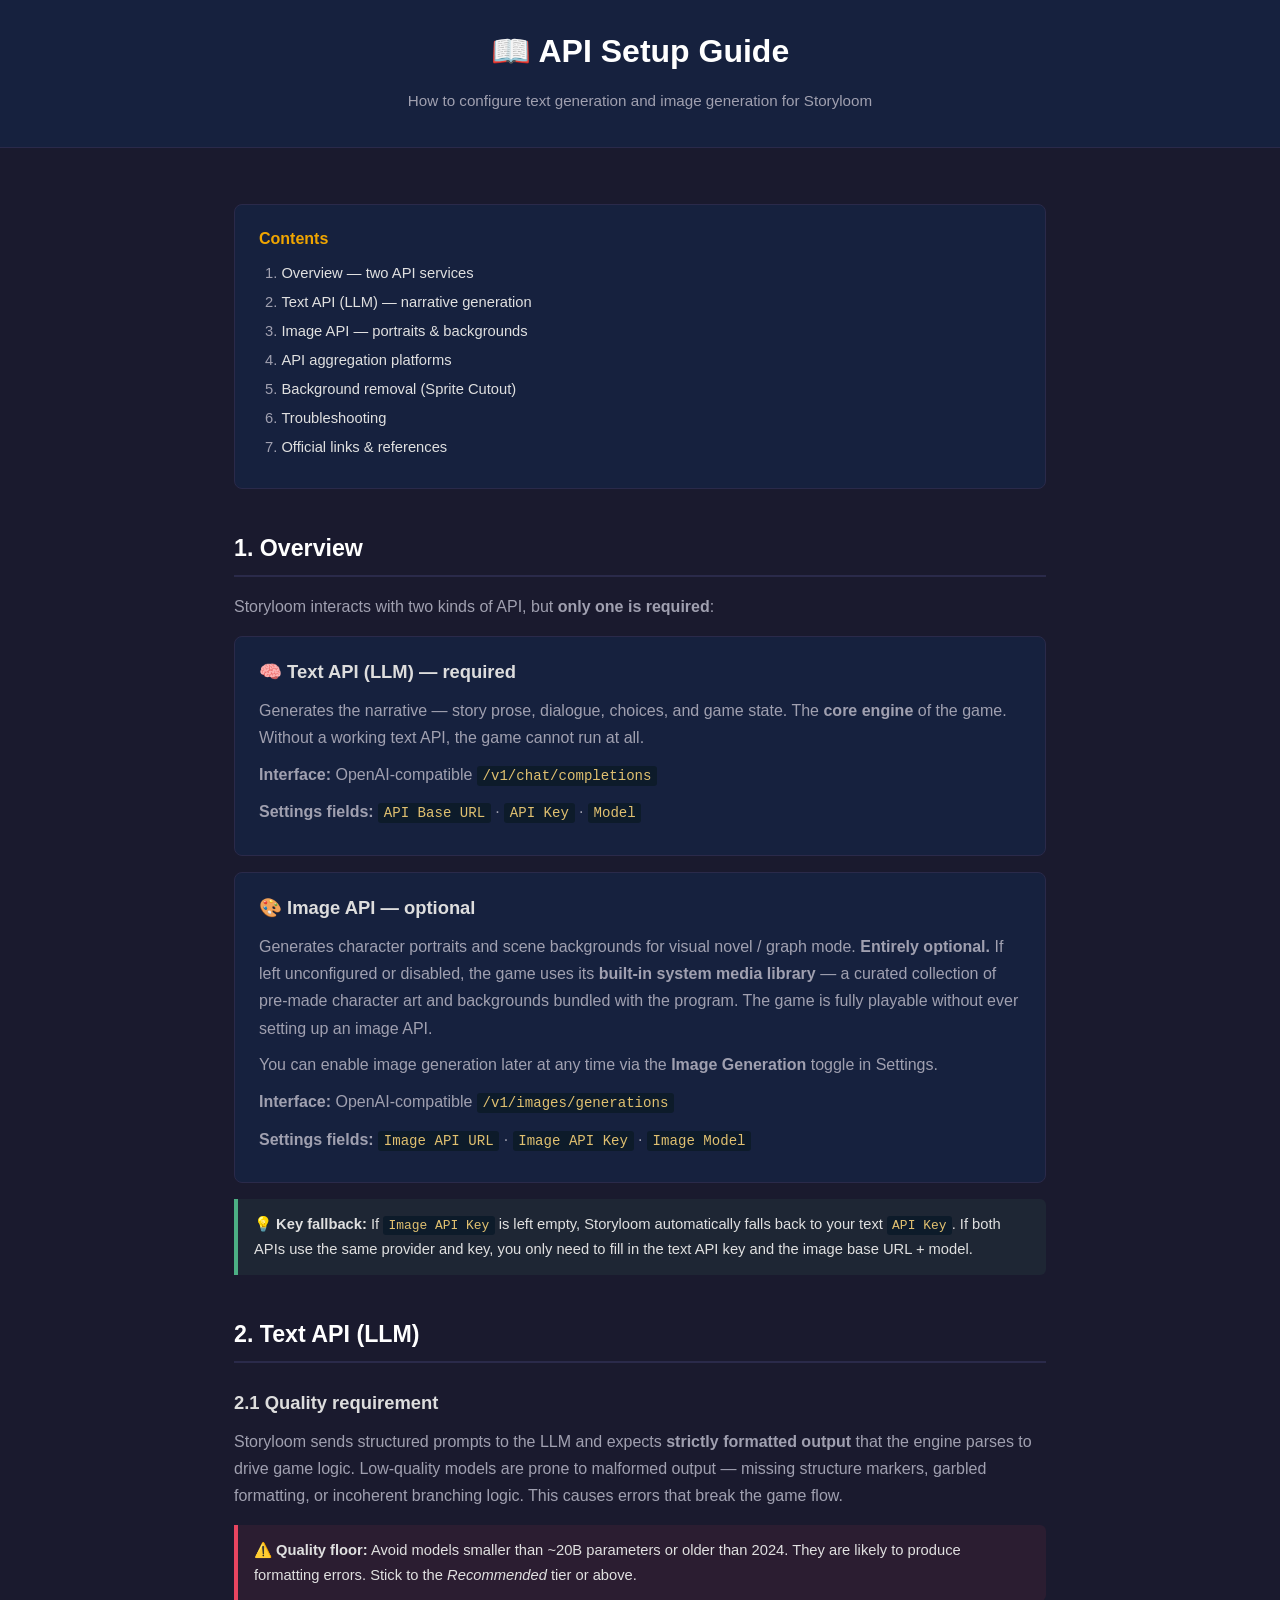
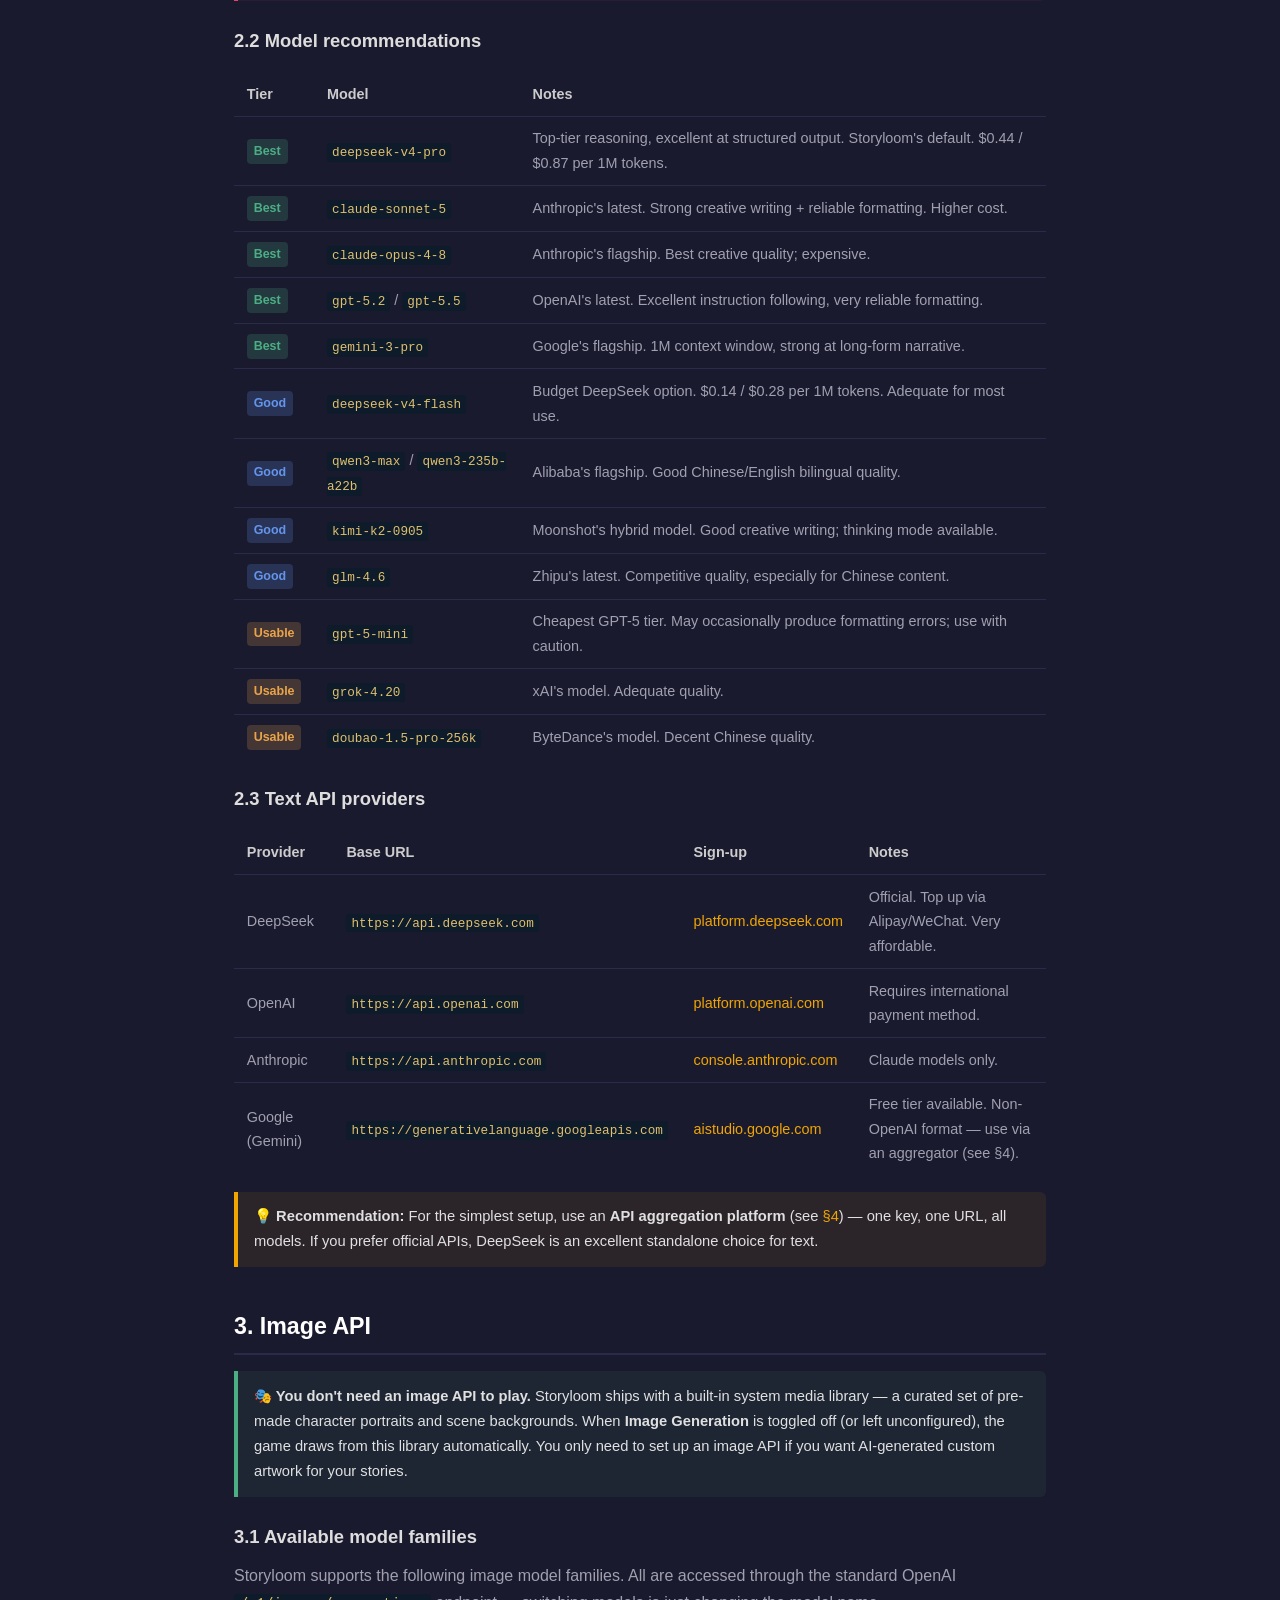
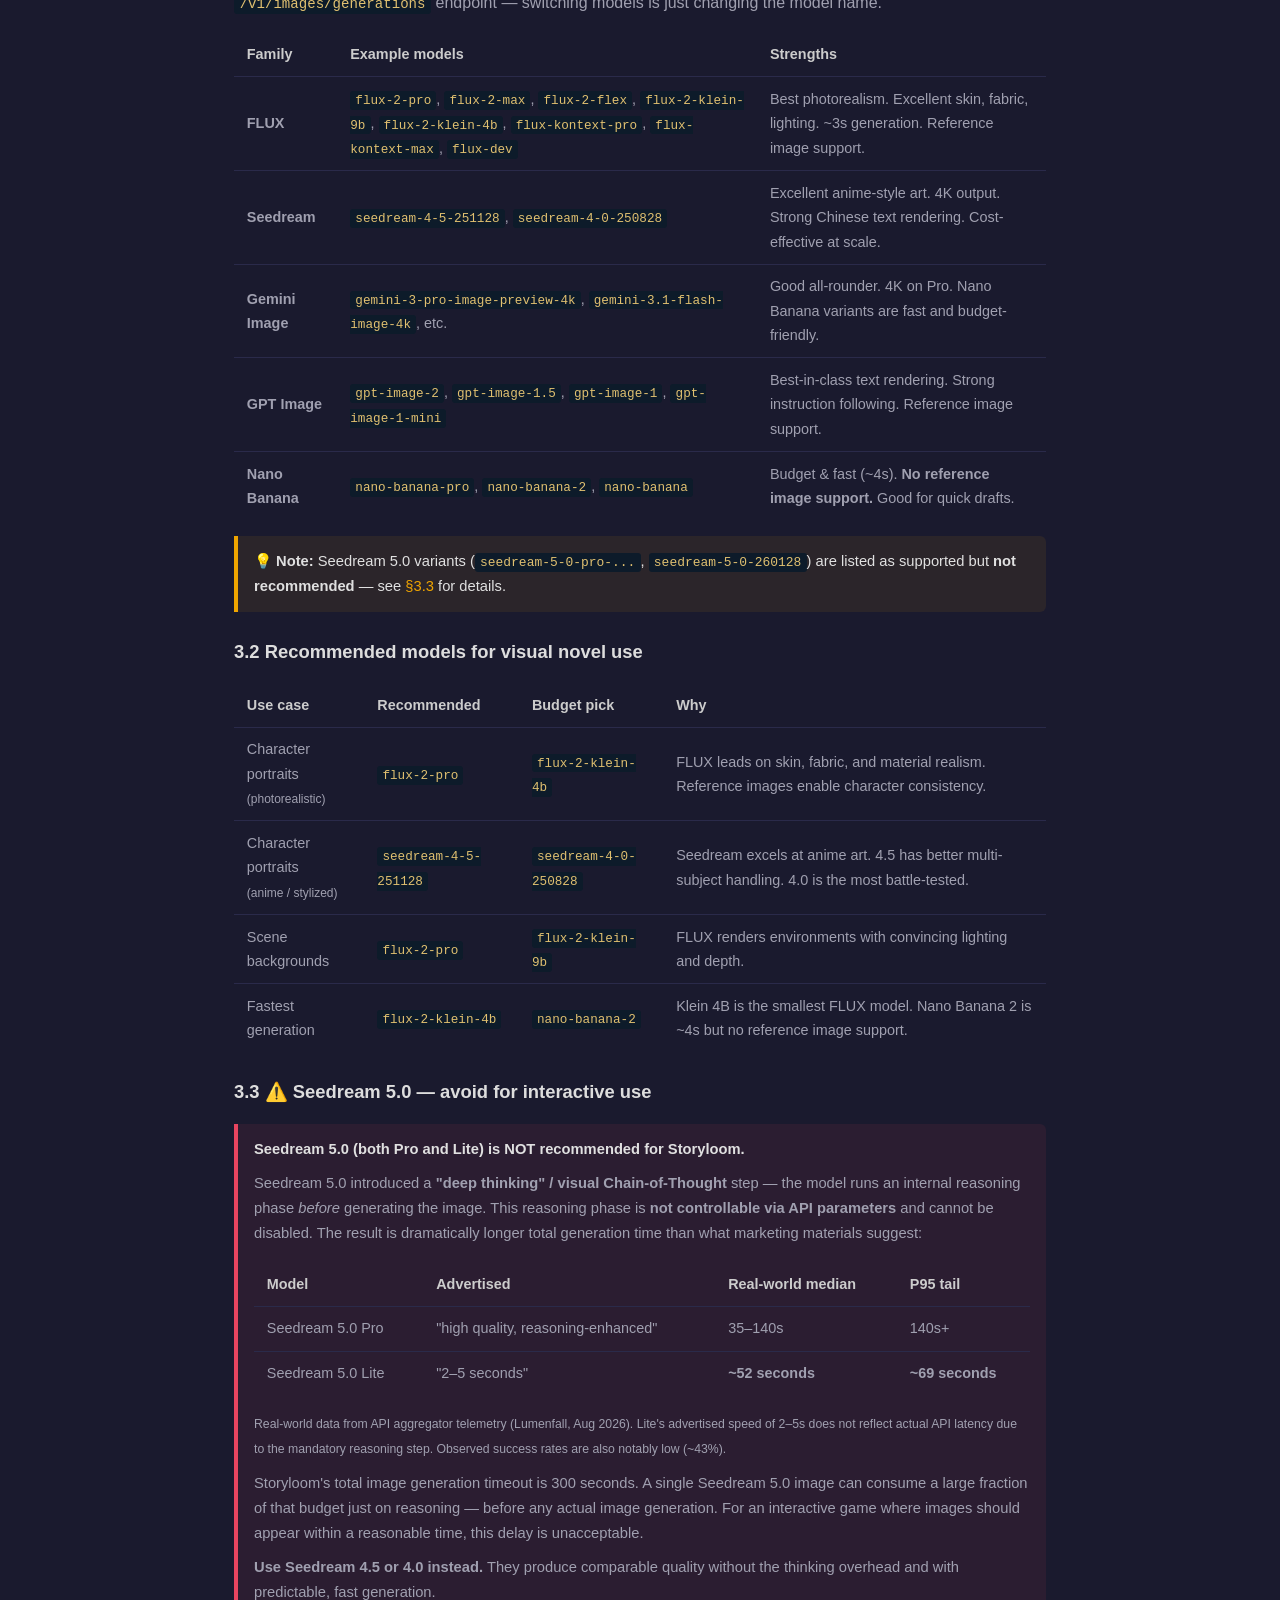
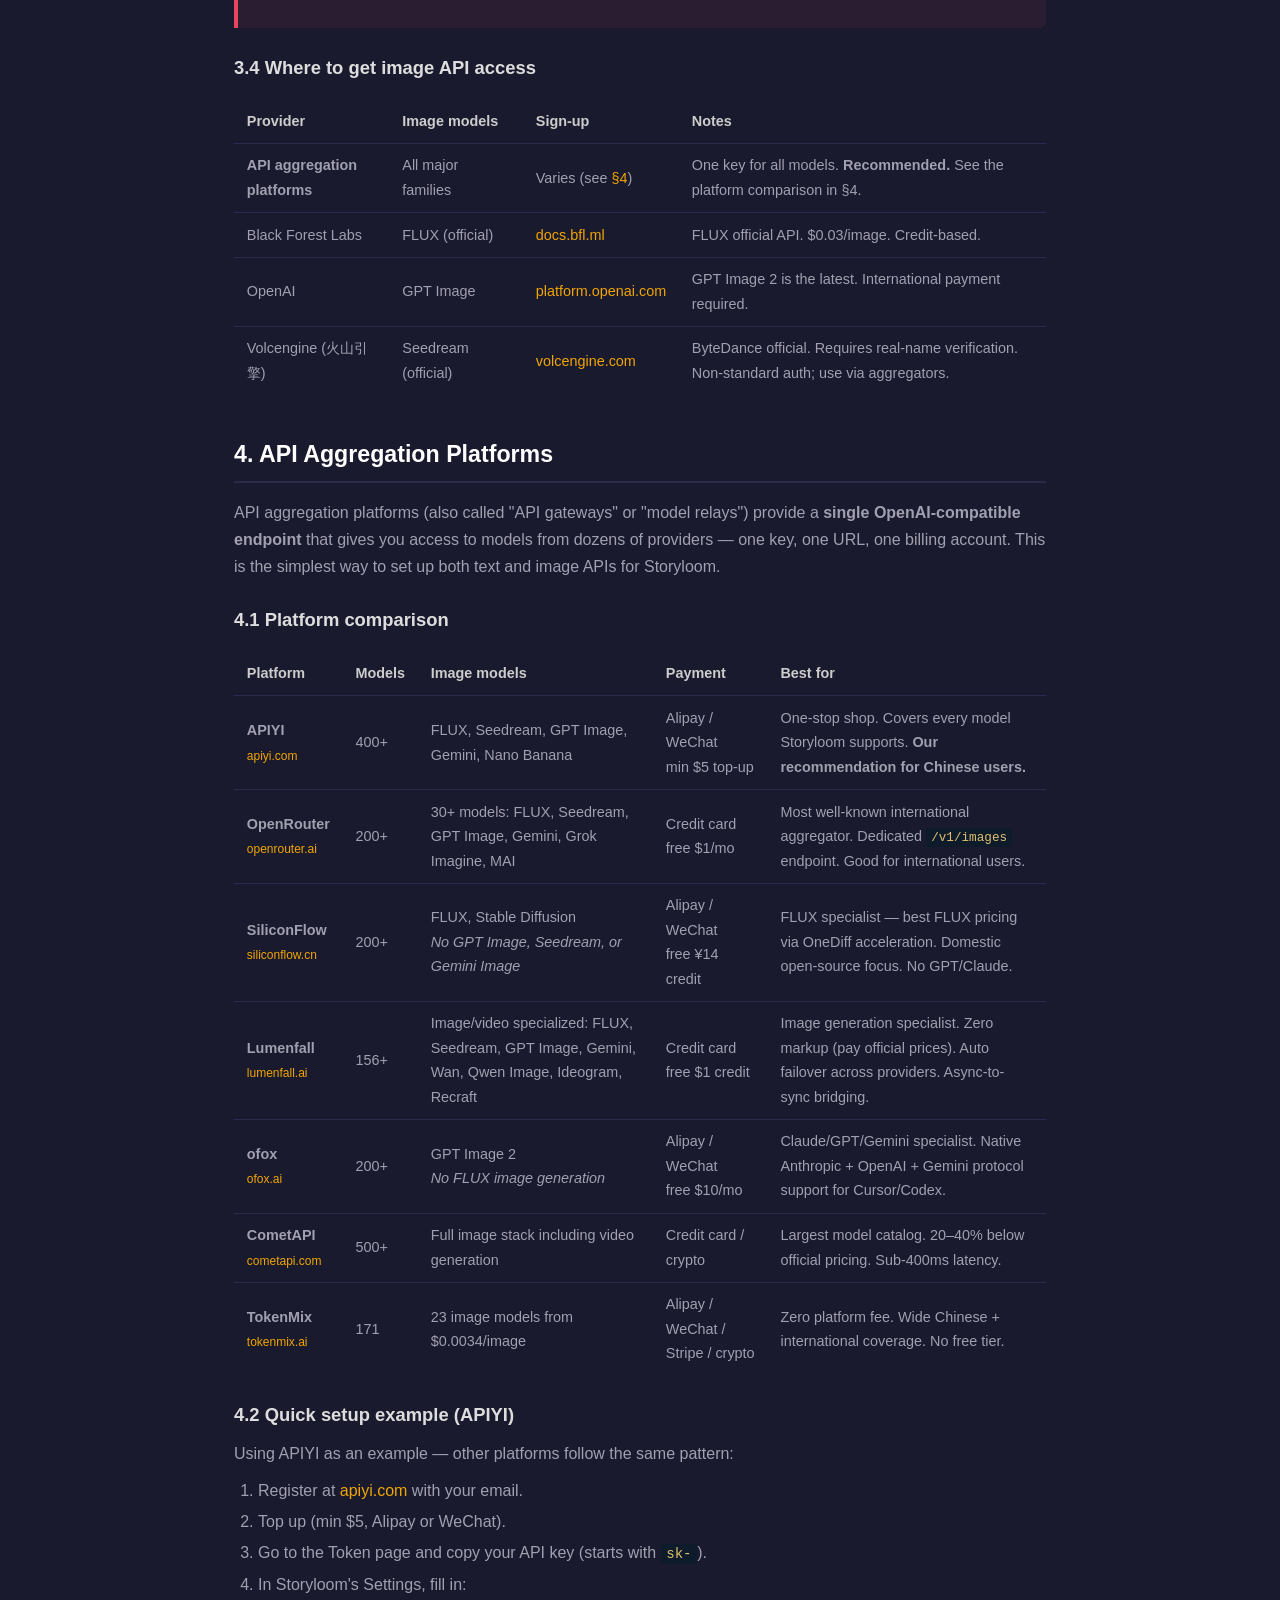
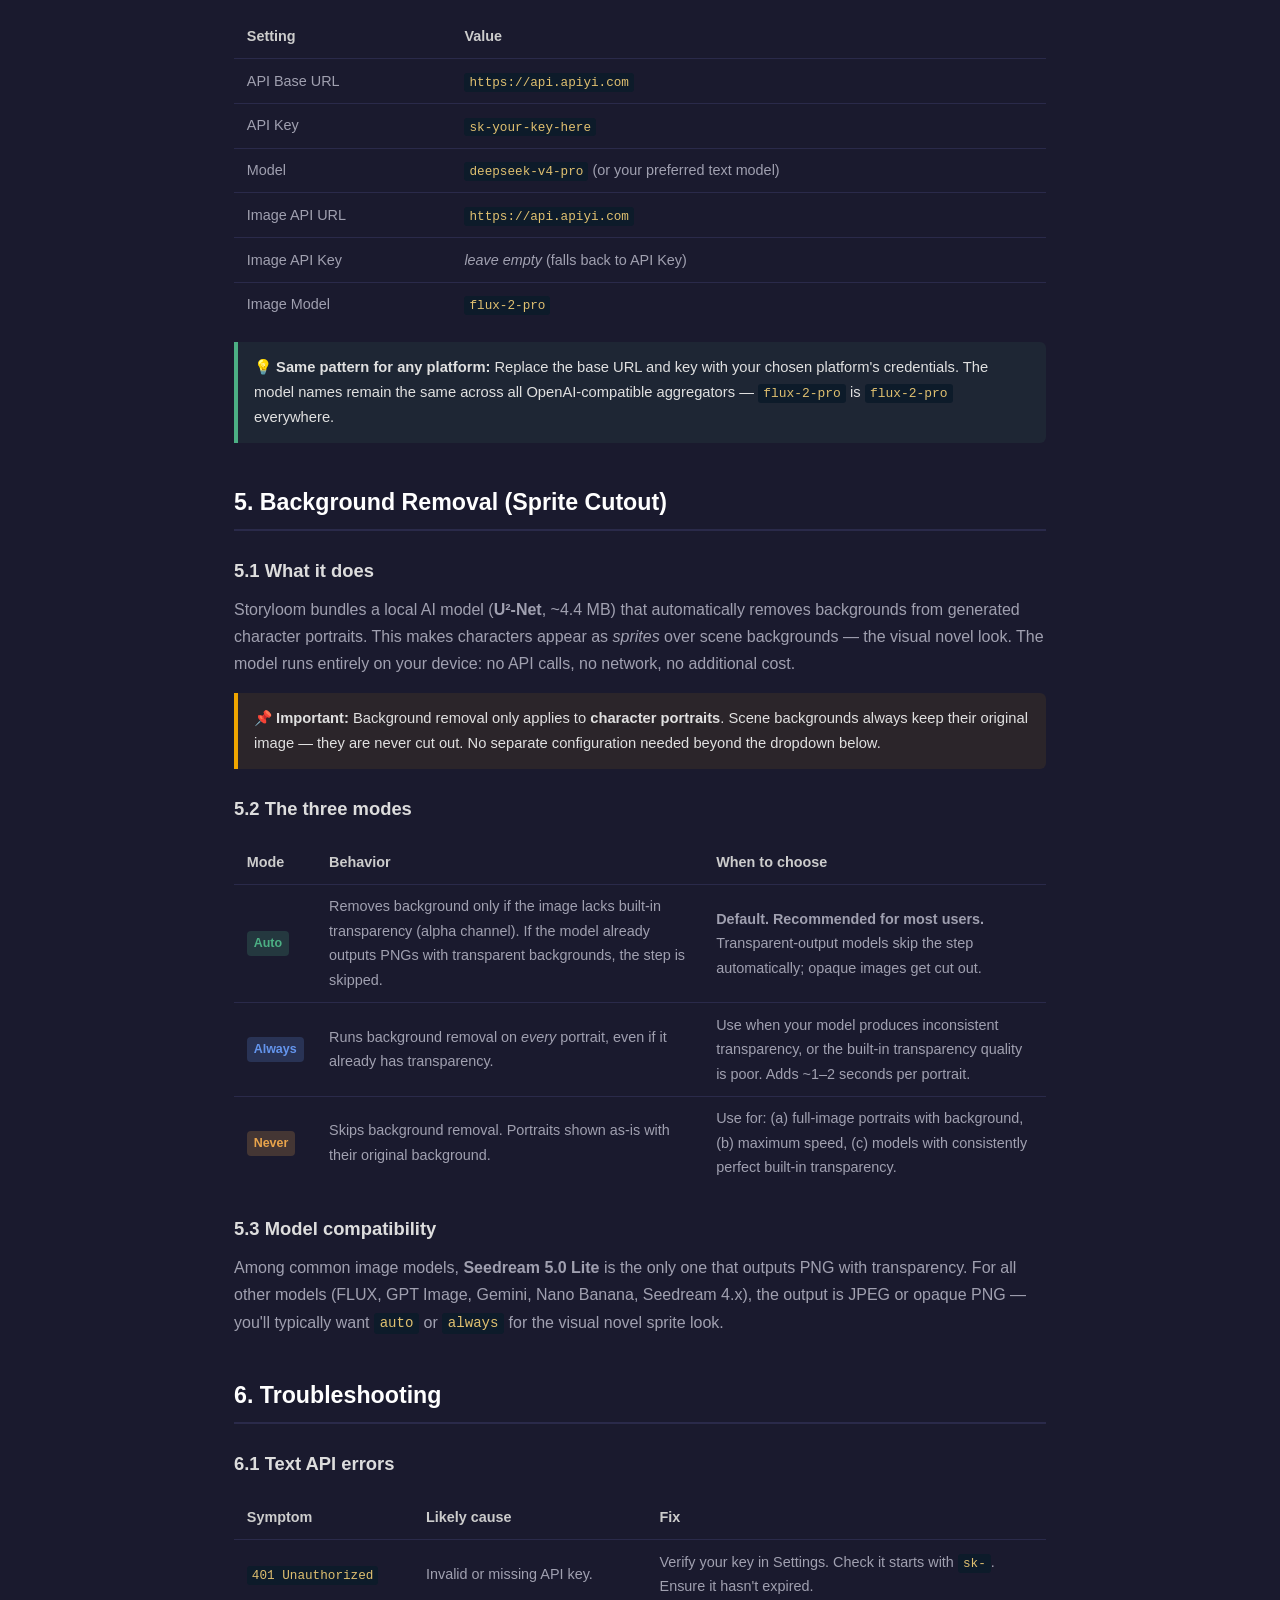
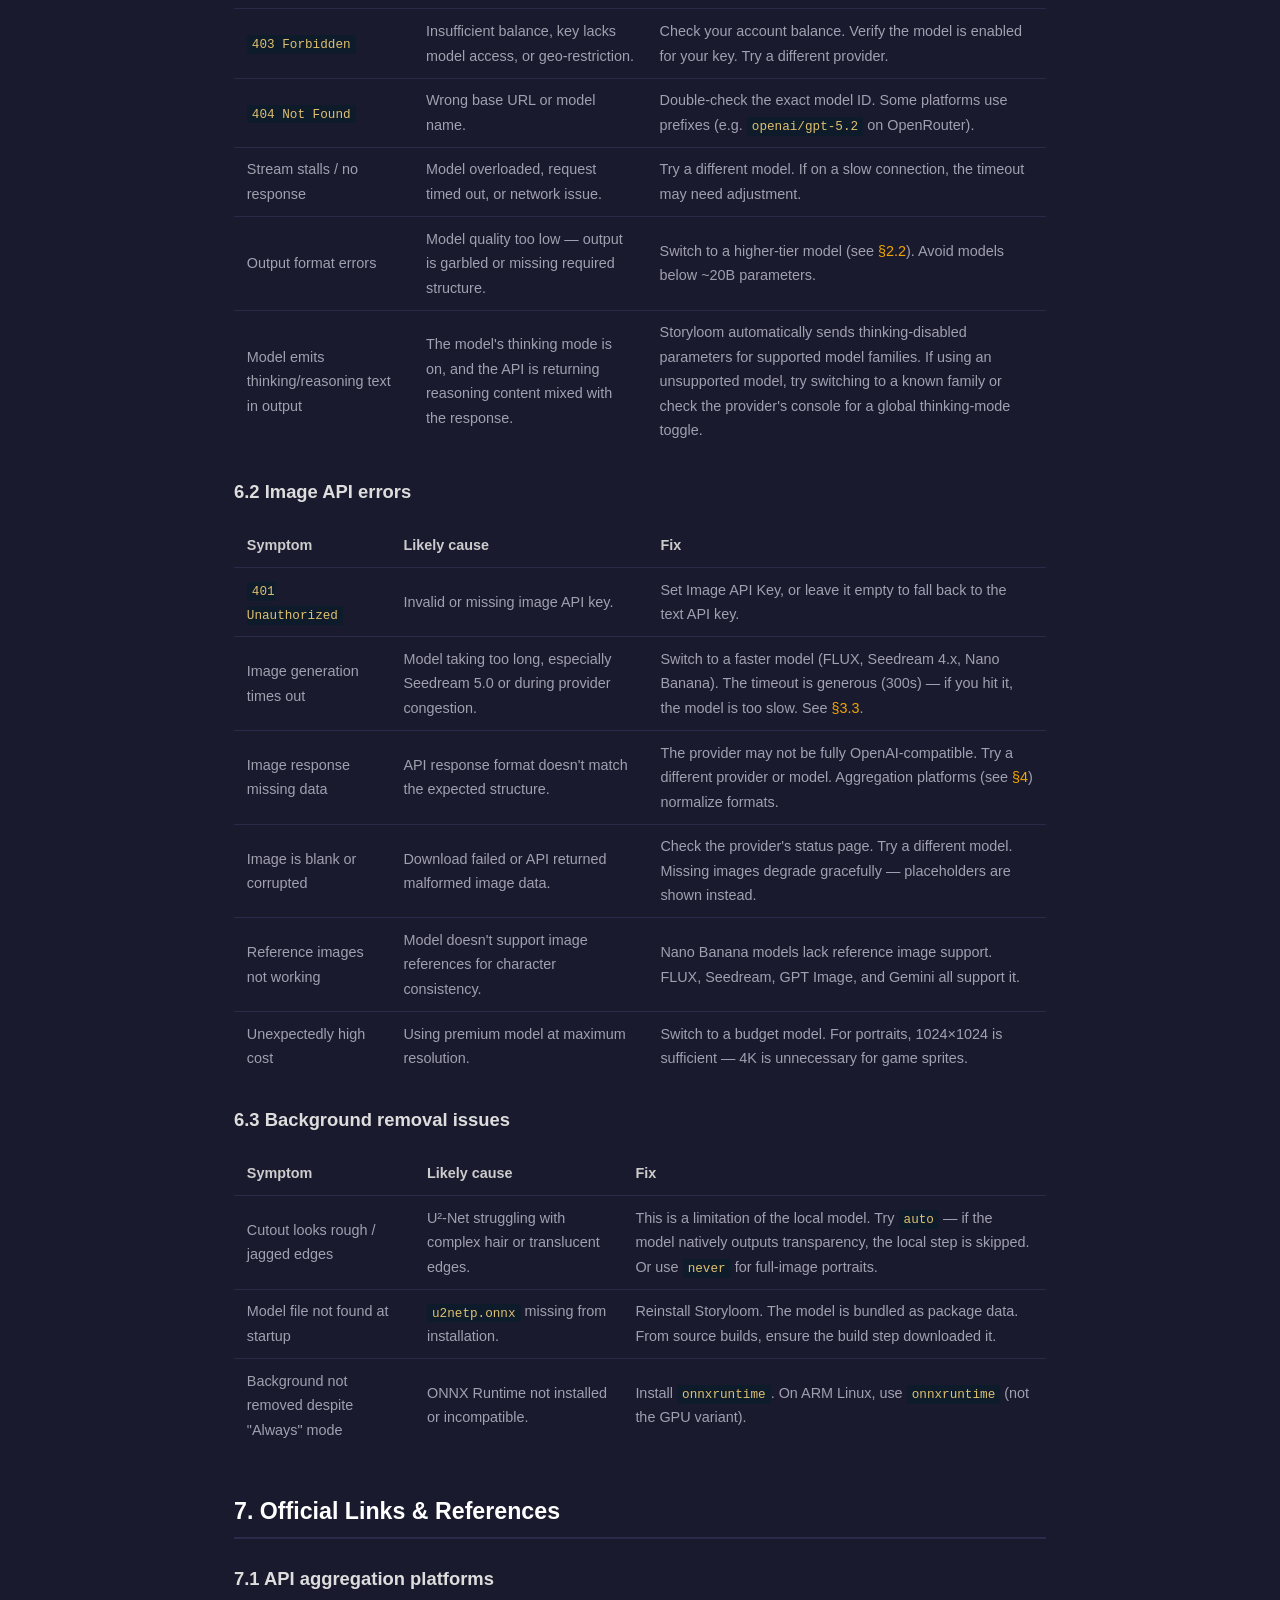
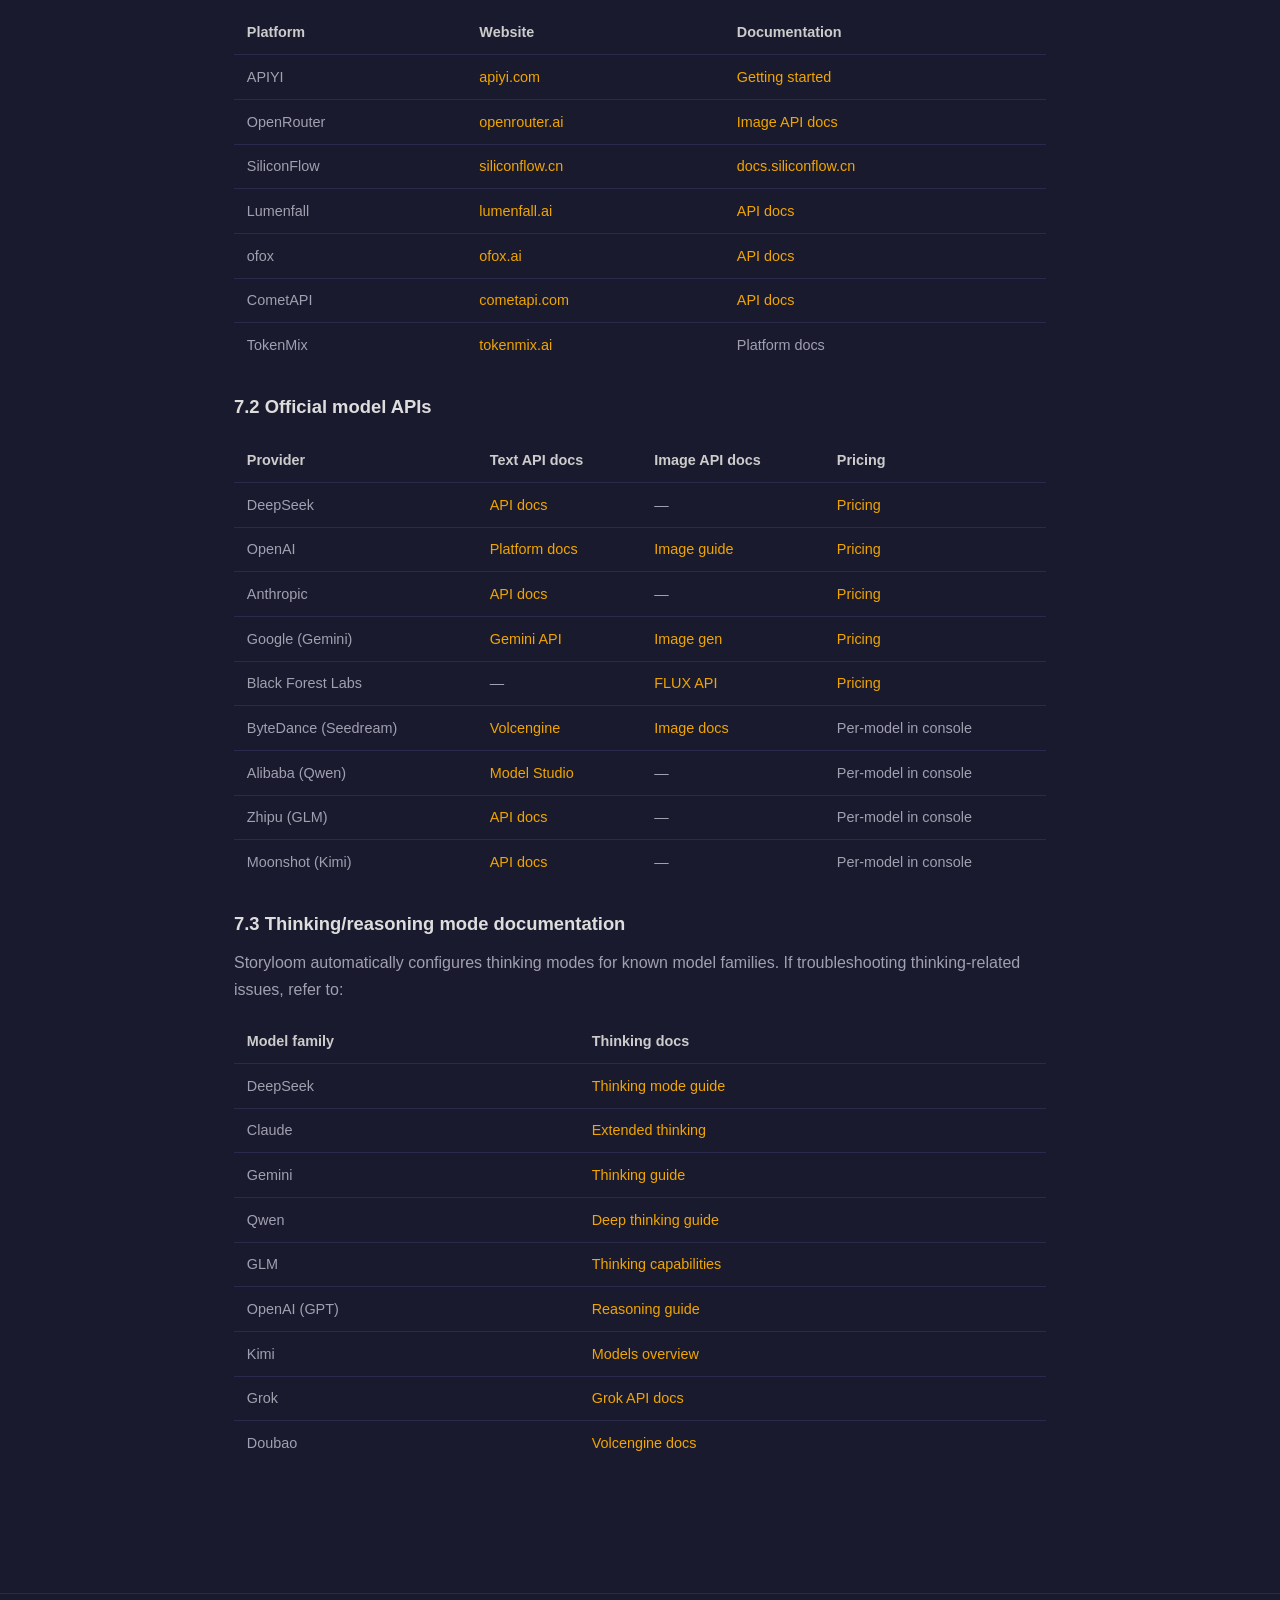
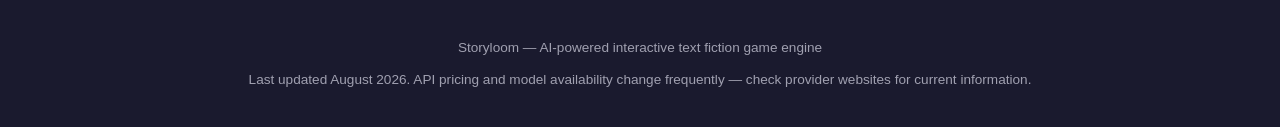
==== commit a7eadd98: "docs: clarify image API is optional, system media library is built-in Co-Authored-By: Claude <norepl" ====
--- a/src/storyloom/web/static/help.html
+++ b/src/storyloom/web/static/help.html
@@ -177,18 +177,19 @@
 <!-- ═══════════════════════════════════════════════════════════════════ -->
 <h2 id="overview">1. Overview</h2>
 
-<p>Storyloom needs <strong>two</strong> separate API services to run:</p>
+<p>Storyloom interacts with two kinds of API, but <strong>only one is required</strong>:</p>
 
 <div class="card">
-  <h3>🧠 Text API (LLM)</h3>
+  <h3>🧠 Text API (LLM) — required</h3>
   <p>Generates the narrative — story prose, dialogue, choices, and game state. The <strong>core engine</strong> of the game. Without a working text API, the game cannot run at all.</p>
   <p><strong>Interface:</strong> OpenAI-compatible <code>/v1/chat/completions</code></p>
   <p><strong>Settings fields:</strong> <code>API Base URL</code> · <code>API Key</code> · <code>Model</code></p>
 </div>
 
 <div class="card">
-  <h3>🎨 Image API</h3>
-  <p>Generates character portraits and scene backgrounds for visual novel / graph mode. Optional — you can disable it with the <strong>Image Generation</strong> toggle and play text-only.</p>
+  <h3>🎨 Image API — optional</h3>
+  <p>Generates character portraits and scene backgrounds for visual novel / graph mode. <strong>Entirely optional.</strong> If left unconfigured or disabled, the game uses its <strong>built-in system media library</strong> — a curated collection of pre-made character art and backgrounds bundled with the program. The game is fully playable without ever setting up an image API.</p>
+  <p>You can enable image generation later at any time via the <strong>Image Generation</strong> toggle in Settings.</p>
   <p><strong>Interface:</strong> OpenAI-compatible <code>/v1/images/generations</code></p>
   <p><strong>Settings fields:</strong> <code>Image API URL</code> · <code>Image API Key</code> · <code>Image Model</code></p>
 </div>
@@ -314,6 +315,10 @@
 
 <!-- ═══════════════════════════════════════════════════════════════════ -->
 <h2 id="image-api">3. Image API</h2>
+
+<div class="callout good">
+  <strong>🎭 You don't need an image API to play.</strong> Storyloom ships with a built-in system media library — a curated set of pre-made character portraits and scene backgrounds. When <strong>Image Generation</strong> is toggled off (or left unconfigured), the game draws from this library automatically. You only need to set up an image API if you want AI-generated custom artwork for your stories.
+</div>
 
 <h3>3.1 Available model families</h3>
 
